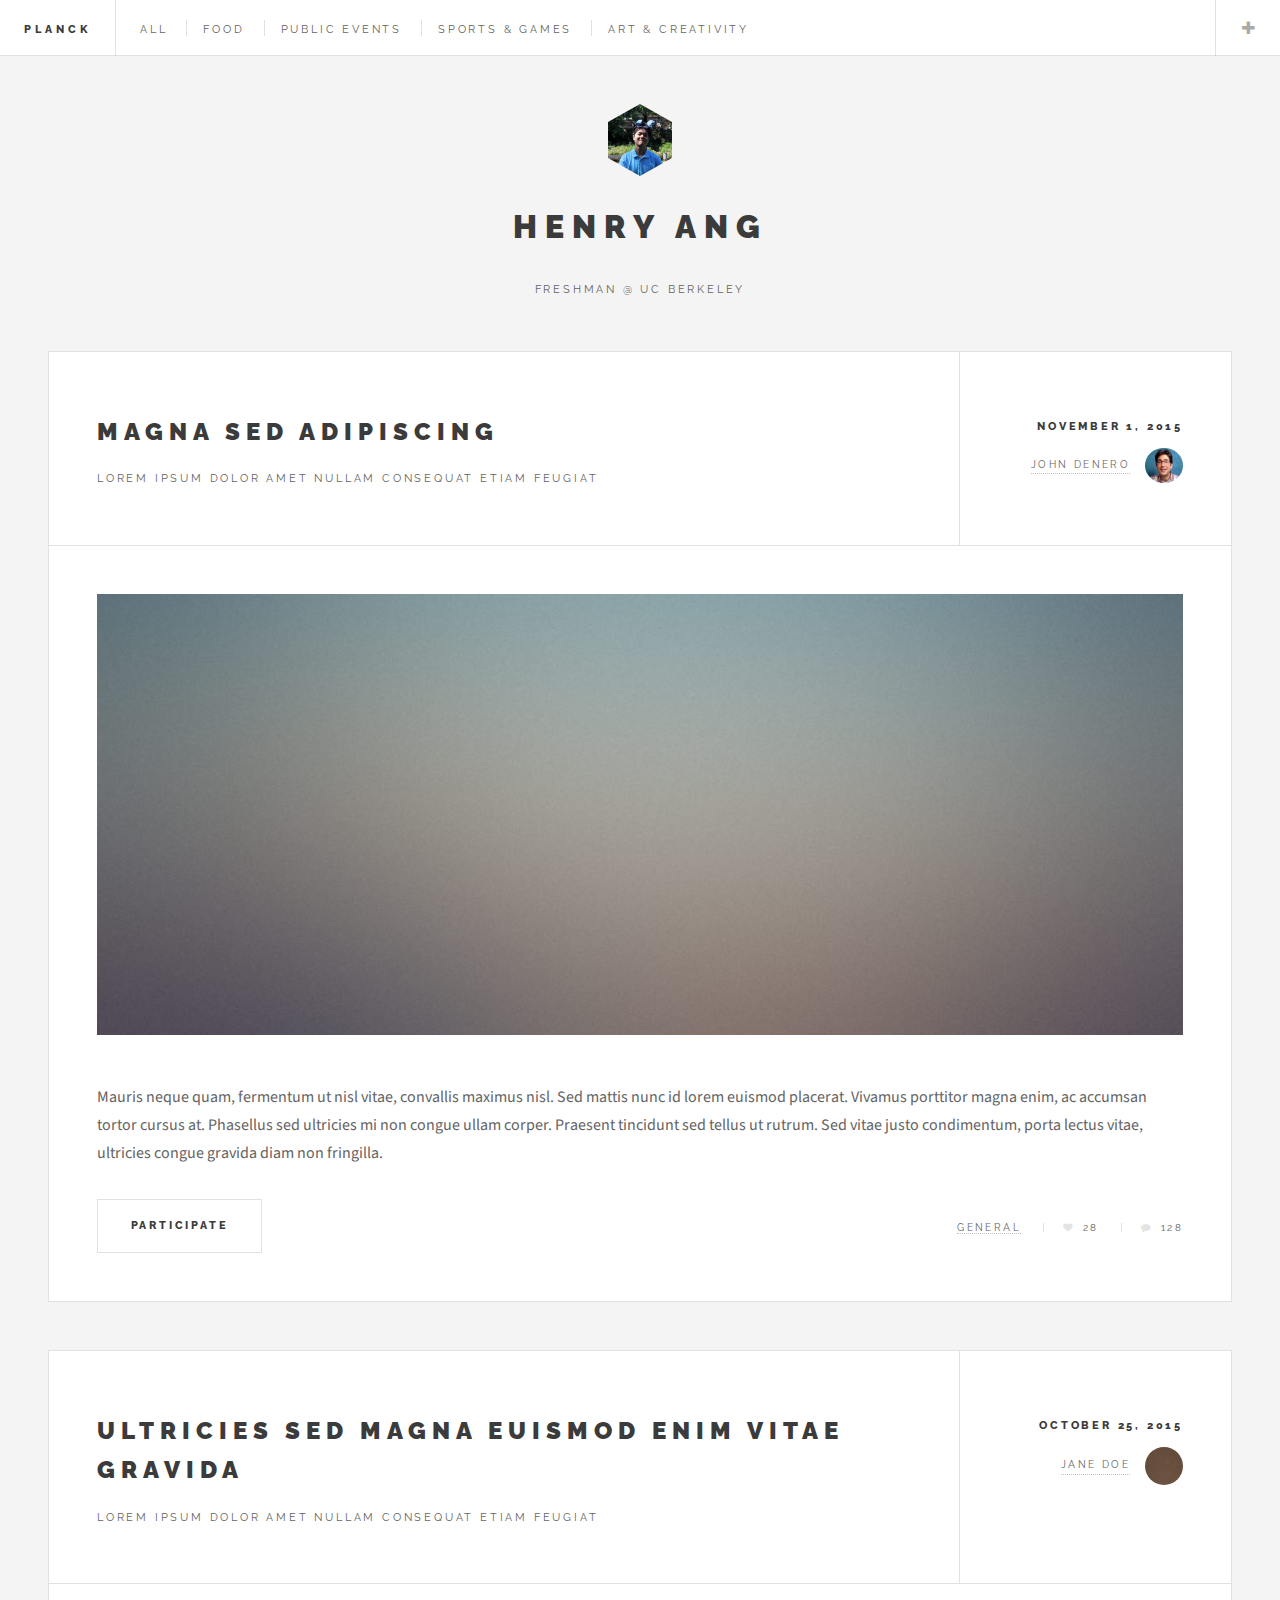
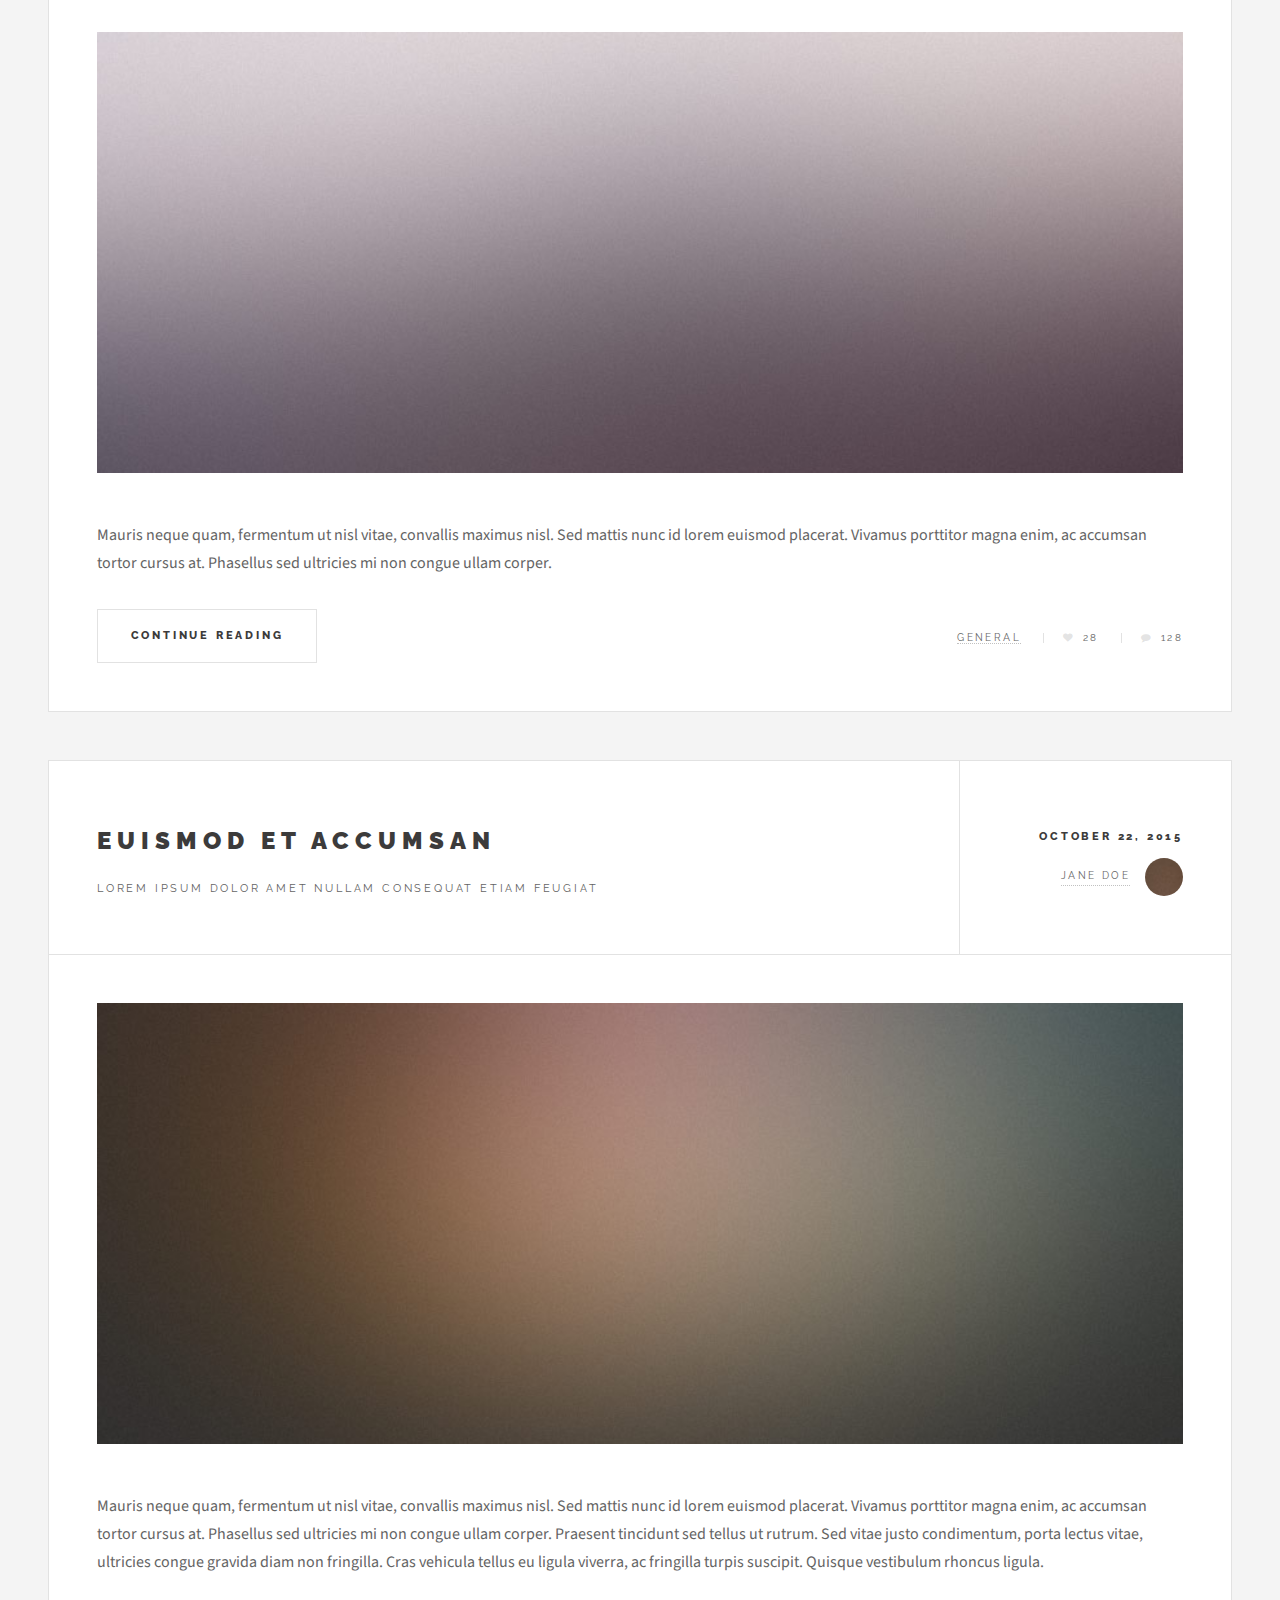
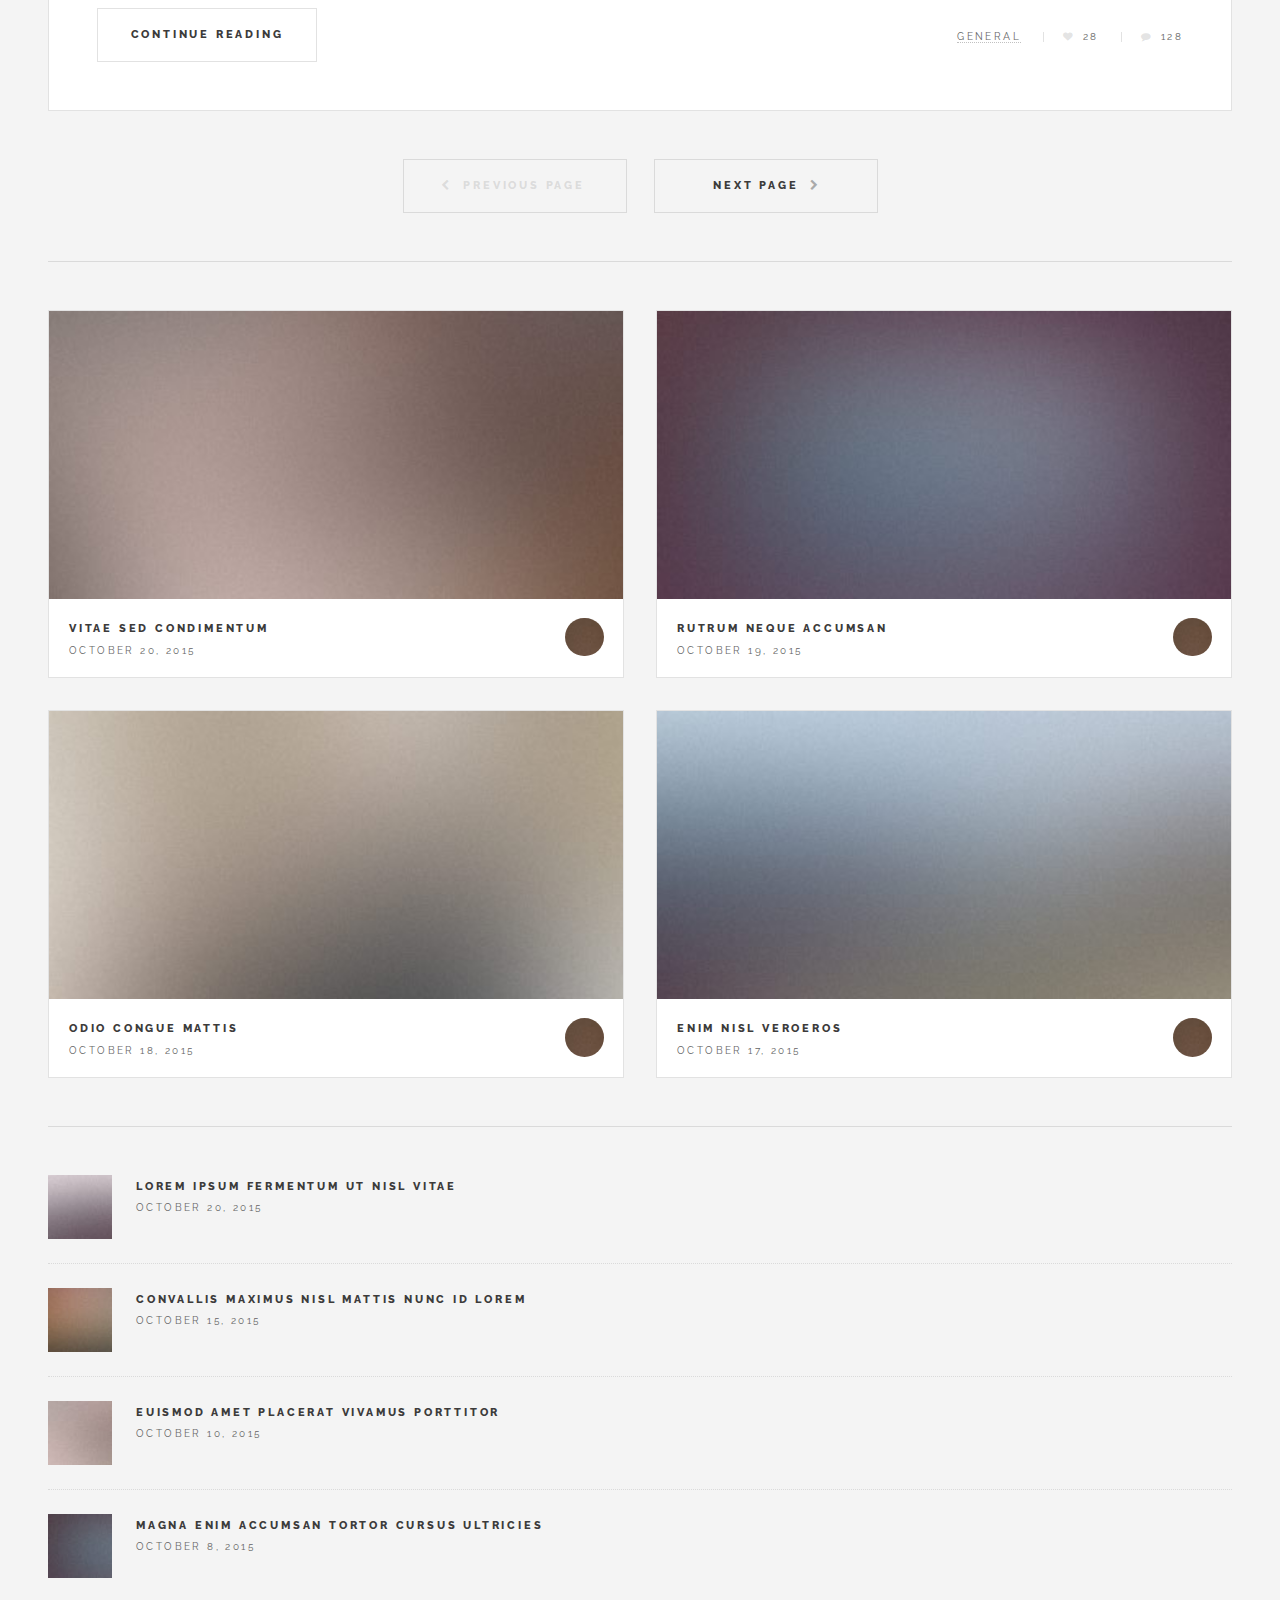
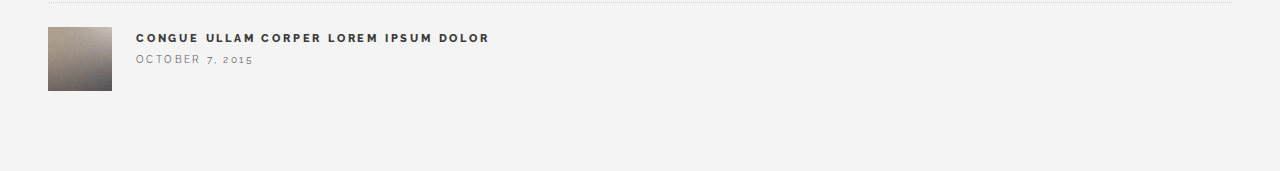
==== Template/index.html @ cdc1b215 "A LOT OF CHANGES!!!" ====
<!DOCTYPE HTML>
<!--
	Future Imperfect by HTML5 UP
	html5up.net | @ajlkn
	Free for personal and commercial use under the CCA 3.0 license (html5up.net/license)
-->
<html>
	<head>
		<title>Future Imperfect by HTML5 UP</title>
		<meta charset="utf-8" />
		<meta name="viewport" content="width=device-width, initial-scale=1" />
		<!--[if lte IE 8]><script src="assets/js/ie/html5shiv.js"></script><![endif]-->
		<link rel="stylesheet" href="assets/css/main.css" />
		<!--[if lte IE 9]><link rel="stylesheet" href="assets/css/ie9.css" /><![endif]-->
		<!--[if lte IE 8]><link rel="stylesheet" href="assets/css/ie8.css" /><![endif]-->
	</head>
	<body>

		<!-- Wrapper -->
			<div id="wrapper">

				<!-- Header -->
					<header id="header">
						<h1><a href="#">Planck</a></h1>
						<nav class="links">
							<ul>
								<li><a href="#">All</a></li>
								<li><a href="#">Food</a></li>
								<li><a href="#">Public Events</a></li>
								<li><a href="#">Sports & Games</a></li>
								<li><a href="#">Art & Creativity</a></li>
							</ul>
						</nav>
						<nav class="main">
							<ul>
								
								<li class="menu">
									<a class="fa-plus" href="#menu">Menu</a>
								</li>
							</ul>
						</nav>
					</header>

				<!-- Menu -->
					<section id="menu">

						<!-- Search -->
							<section>
								<form class="search" method="get" action="#">
									<input type="text" name="query" placeholder="Search" />
								</form>
							</section>

						<!-- Links -->
							<section>
								<ul class="links">
									<li>
										<a href="#">
											<h3>Lorem ipsum</h3>
											<p>Feugiat tempus veroeros dolor</p>
										</a>
									</li>
									<li>
										<a href="#">
											<h3>Dolor sit amet</h3>
											<p>Sed vitae justo condimentum</p>
										</a>
									</li>
									<li>
										<a href="#">
											<h3>Feugiat veroeros</h3>
											<p>Phasellus sed ultricies mi congue</p>
										</a>
									</li>
									<li>
										<a href="#">
											<h3>Etiam sed consequat</h3>
											<p>Porta lectus amet ultricies</p>
										</a>
									</li>
								</ul>
							</section>

						<!-- Actions -->
							<section>
								<ul class="actions vertical">
									<li><a href="#" class="button big fit">Log In</a></li>
								</ul>
							</section>

					</section>

				<!-- Main -->
					<div id="main">

						<!-- Post -->
							<article class="post">
								<header>
									<div class="title">
										<h2><a href="#">Magna sed adipiscing</a></h2>
										<p>Lorem ipsum dolor amet nullam consequat etiam feugiat</p>
									</div>
									<div class="meta">
										<time class="published" datetime="2015-11-01">November 1, 2015</time>
										<a href="#" class="author"><span class="name">John DeNero</span><img src="images/profile-JD.jpg" alt="" /></a>
									</div>
								</header>
								<a href="#" class="image featured"><img src="images/pic01.jpg" alt="" /></a>
								<p>Mauris neque quam, fermentum ut nisl vitae, convallis maximus nisl. Sed mattis nunc id lorem euismod placerat. Vivamus porttitor magna enim, ac accumsan tortor cursus at. Phasellus sed ultricies mi non congue ullam corper. Praesent tincidunt sed tellus ut rutrum. Sed vitae justo condimentum, porta lectus vitae, ultricies congue gravida diam non fringilla.</p>
								<footer>
									<ul class="actions">
										<li><a href="#" class="button big">Participate</a></li>
									</ul>
									<ul class="stats">
										<li><a href="#">General</a></li>
										<li><a href="#" class="icon fa-heart">28</a></li>
										<li><a href="#" class="icon fa-comment">128</a></li>
									</ul>
								</footer>
							</article>

						<!-- Post -->
							<article class="post">
								<header>
									<div class="title">
										<h2><a href="#">Ultricies sed magna euismod enim vitae gravida</a></h2>
										<p>Lorem ipsum dolor amet nullam consequat etiam feugiat</p>
									</div>
									<div class="meta">
										<time class="published" datetime="2015-10-25">October 25, 2015</time>
										<a href="#" class="author"><span class="name">Jane Doe</span><img src="images/avatar.jpg" alt="" /></a>
									</div>
								</header>
								<a href="#" class="image featured"><img src="images/pic02.jpg" alt="" /></a>
								<p>Mauris neque quam, fermentum ut nisl vitae, convallis maximus nisl. Sed mattis nunc id lorem euismod placerat. Vivamus porttitor magna enim, ac accumsan tortor cursus at. Phasellus sed ultricies mi non congue ullam corper.</p>
								<footer>
									<ul class="actions">
										<li><a href="#" class="button big">Continue Reading</a></li>
									</ul>
									<ul class="stats">
										<li><a href="#">General</a></li>
										<li><a href="#" class="icon fa-heart">28</a></li>
										<li><a href="#" class="icon fa-comment">128</a></li>
									</ul>
								</footer>
							</article>

						<!-- Post -->
							<article class="post">
								<header>
									<div class="title">
										<h2><a href="#">Euismod et accumsan</a></h2>
										<p>Lorem ipsum dolor amet nullam consequat etiam feugiat</p>
									</div>
									<div class="meta">
										<time class="published" datetime="2015-10-22">October 22, 2015</time>
										<a href="#" class="author"><span class="name">Jane Doe</span><img src="images/avatar.jpg" alt="" /></a>
									</div>
								</header>
								<a href="#" class="image featured"><img src="images/pic03.jpg" alt="" /></a>
								<p>Mauris neque quam, fermentum ut nisl vitae, convallis maximus nisl. Sed mattis nunc id lorem euismod placerat. Vivamus porttitor magna enim, ac accumsan tortor cursus at. Phasellus sed ultricies mi non congue ullam corper. Praesent tincidunt sed tellus ut rutrum. Sed vitae justo condimentum, porta lectus vitae, ultricies congue gravida diam non fringilla. Cras vehicula tellus eu ligula viverra, ac fringilla turpis suscipit. Quisque vestibulum rhoncus ligula.</p>
								<footer>
									<ul class="actions">
										<li><a href="#" class="button big">Continue Reading</a></li>
									</ul>
									<ul class="stats">
										<li><a href="#">General</a></li>
										<li><a href="#" class="icon fa-heart">28</a></li>
										<li><a href="#" class="icon fa-comment">128</a></li>
									</ul>
								</footer>
							</article>

						<!-- Post -->
						<!--
							<article class="post">
								<header>
									<div class="title">
										<h2><a href="#">Elements</a></h2>
										<p>Lorem ipsum dolor amet nullam consequat etiam feugiat</p>
									</div>
									<div class="meta">
										<time class="published" datetime="2015-10-18">October 18, 2015</time>
										<a href="#" class="author"><span class="name">Jane Doe</span><img src="images/avatar.jpg" alt="" /></a>
									</div>
								</header>

								<section>
									<h3>Text</h3>
									<p>This is <b>bold</b> and this is <strong>strong</strong>. This is <i>italic</i> and this is <em>emphasized</em>.
									This is <sup>superscript</sup> text and this is <sub>subscript</sub> text.
									This is <u>underlined</u> and this is code: <code>for (;;) { ... }</code>. Finally, <a href="#">this is a link</a>.</p>
									<hr />
									<p>Nunc lacinia ante nunc ac lobortis. Interdum adipiscing gravida odio porttitor sem non mi integer non faucibus ornare mi ut ante amet placerat aliquet. Volutpat eu sed ante lacinia sapien lorem accumsan varius montes viverra nibh in adipiscing blandit tempus accumsan.</p>
									<hr />
									<h2>Heading Level 2</h2>
									<h3>Heading Level 3</h3>
									<h4>Heading Level 4</h4>
									<hr />
									<h4>Blockquote</h4>
									<blockquote>Fringilla nisl. Donec accumsan interdum nisi, quis tincidunt felis sagittis eget tempus euismod. Vestibulum ante ipsum primis in faucibus vestibulum. Blandit adipiscing eu felis iaculis volutpat ac adipiscing accumsan faucibus. Vestibulum ante ipsum primis in faucibus lorem ipsum dolor sit amet nullam adipiscing eu felis.</blockquote>
									<h4>Preformatted</h4>
									<pre><code>i = 0;

while (!deck.isInOrder()) {
  print 'Iteration ' + i;
  deck.shuffle();
  i++;
}

print 'It took ' + i + ' iterations to sort the deck.';</code></pre>
								</section>

								<section>
									<h3>Lists</h3>
									<div class="row">
										<div class="6u 12u$(medium)">
											<h4>Unordered</h4>
											<ul>
												<li>Dolor pulvinar etiam.</li>
												<li>Sagittis adipiscing.</li>
												<li>Felis enim feugiat.</li>
											</ul>
											<h4>Alternate</h4>
											<ul class="alt">
												<li>Dolor pulvinar etiam.</li>
												<li>Sagittis adipiscing.</li>
												<li>Felis enim feugiat.</li>
											</ul>
										</div>
										<div class="6u$ 12u$(medium)">
											<h4>Ordered</h4>
											<ol>
												<li>Dolor pulvinar etiam.</li>
												<li>Etiam vel felis viverra.</li>
												<li>Felis enim feugiat.</li>
												<li>Dolor pulvinar etiam.</li>
												<li>Etiam vel felis lorem.</li>
												<li>Felis enim et feugiat.</li>
											</ol>
											<h4>Icons</h4>
											<ul class="icons">
												<li><a href="#" class="icon fa-twitter"><span class="label">Twitter</span></a></li>
												<li><a href="#" class="icon fa-facebook"><span class="label">Facebook</span></a></li>
												<li><a href="#" class="icon fa-instagram"><span class="label">Instagram</span></a></li>
												<li><a href="#" class="icon fa-github"><span class="label">Github</span></a></li>
											</ul>
										</div>
									</div>
									<h3>Actions</h3>
									<div class="row">
										<div class="6u 12u$(medium)">
											<ul class="actions">
												<li><a href="#" class="button">Default</a></li>
												<li><a href="#" class="button">Default</a></li>
												<li><a href="#" class="button">Default</a></li>
											</ul>
											<ul class="actions small">
												<li><a href="#" class="button small">Small</a></li>
												<li><a href="#" class="button small">Small</a></li>
												<li><a href="#" class="button small">Small</a></li>
											</ul>
											<ul class="actions vertical">
												<li><a href="#" class="button">Default</a></li>
												<li><a href="#" class="button">Default</a></li>
												<li><a href="#" class="button">Default</a></li>
											</ul>
											<ul class="actions vertical small">
												<li><a href="#" class="button small">Small</a></li>
												<li><a href="#" class="button small">Small</a></li>
												<li><a href="#" class="button small">Small</a></li>
											</ul>
										</div>
										<div class="6u 12u$(medium)">
											<ul class="actions vertical">
												<li><a href="#" class="button fit">Default</a></li>
												<li><a href="#" class="button fit">Default</a></li>
											</ul>
											<ul class="actions vertical small">
												<li><a href="#" class="button small fit">Small</a></li>
												<li><a href="#" class="button small fit">Small</a></li>
											</ul>
										</div>
									</div>
								</section>

								<section>
									<h3>Table</h3>
									<h4>Default</h4>
									<div class="table-wrapper">
										<table>
											<thead>
												<tr>
													<th>Name</th>
													<th>Description</th>
													<th>Price</th>
												</tr>
											</thead>
											<tbody>
												<tr>
													<td>Item One</td>
													<td>Ante turpis integer aliquet porttitor.</td>
													<td>29.99</td>
												</tr>
												<tr>
													<td>Item Two</td>
													<td>Vis ac commodo adipiscing arcu aliquet.</td>
													<td>19.99</td>
												</tr>
												<tr>
													<td>Item Three</td>
													<td> Morbi faucibus arcu accumsan lorem.</td>
													<td>29.99</td>
												</tr>
												<tr>
													<td>Item Four</td>
													<td>Vitae integer tempus condimentum.</td>
													<td>19.99</td>
												</tr>
												<tr>
													<td>Item Five</td>
													<td>Ante turpis integer aliquet porttitor.</td>
													<td>29.99</td>
												</tr>
											</tbody>
											<tfoot>
												<tr>
													<td colspan="2"></td>
													<td>100.00</td>
												</tr>
											</tfoot>
										</table>
									</div>

									<h4>Alternate</h4>
									<div class="table-wrapper">
										<table class="alt">
											<thead>
												<tr>
													<th>Name</th>
													<th>Description</th>
													<th>Price</th>
												</tr>
											</thead>
											<tbody>
												<tr>
													<td>Item One</td>
													<td>Ante turpis integer aliquet porttitor.</td>
													<td>29.99</td>
												</tr>
												<tr>
													<td>Item Two</td>
													<td>Vis ac commodo adipiscing arcu aliquet.</td>
													<td>19.99</td>
												</tr>
												<tr>
													<td>Item Three</td>
													<td> Morbi faucibus arcu accumsan lorem.</td>
													<td>29.99</td>
												</tr>
												<tr>
													<td>Item Four</td>
													<td>Vitae integer tempus condimentum.</td>
													<td>19.99</td>
												</tr>
												<tr>
													<td>Item Five</td>
													<td>Ante turpis integer aliquet porttitor.</td>
													<td>29.99</td>
												</tr>
											</tbody>
											<tfoot>
												<tr>
													<td colspan="2"></td>
													<td>100.00</td>
												</tr>
											</tfoot>
										</table>
									</div>
								</section>

								<section>
									<h3>Buttons</h3>
									<ul class="actions">
										<li><a href="#" class="button big">Big</a></li>
										<li><a href="#" class="button">Default</a></li>
										<li><a href="#" class="button small">Small</a></li>
									</ul>
									<ul class="actions fit">
										<li><a href="#" class="button fit">Fit</a></li>
										<li><a href="#" class="button fit">Fit</a></li>
										<li><a href="#" class="button fit">Fit</a></li>
									</ul>
									<ul class="actions fit small">
										<li><a href="#" class="button fit small">Fit + Small</a></li>
										<li><a href="#" class="button fit small">Fit + Small</a></li>
										<li><a href="#" class="button fit small">Fit + Small</a></li>
									</ul>
									<ul class="actions">
										<li><a href="#" class="button icon fa-download">Icon</a></li>
										<li><a href="#" class="button icon fa-upload">Icon</a></li>
										<li><a href="#" class="button icon fa-save">Icon</a></li>
									</ul>
									<ul class="actions">
										<li><span class="button disabled">Disabled</span></li>
										<li><span class="button disabled icon fa-download">Disabled</span></li>
									</ul>
								</section>

								<section>
									<h3>Form</h3>
									<form method="post" action="#">
										<div class="row uniform">
											<div class="6u 12u$(xsmall)">
												<input type="text" name="demo-name" id="demo-name" value="" placeholder="Name" />
											</div>
											<div class="6u$ 12u$(xsmall)">
												<input type="email" name="demo-email" id="demo-email" value="" placeholder="Email" />
											</div>
											<div class="12u$">
												<div class="select-wrapper">
													<select name="demo-category" id="demo-category">
														<option value="">- Category -</option>
														<option value="1">Manufacturing</option>
														<option value="1">Shipping</option>
														<option value="1">Administration</option>
														<option value="1">Human Resources</option>
													</select>
												</div>
											</div>
											<div class="4u 12u$(small)">
												<input type="radio" id="demo-priority-low" name="demo-priority" checked>
												<label for="demo-priority-low">Low</label>
											</div>
											<div class="4u 12u$(small)">
												<input type="radio" id="demo-priority-normal" name="demo-priority">
												<label for="demo-priority-normal">Normal</label>
											</div>
											<div class="4u$ 12u$(small)">
												<input type="radio" id="demo-priority-high" name="demo-priority">
												<label for="demo-priority-high">High</label>
											</div>
											<div class="6u 12u$(small)">
												<input type="checkbox" id="demo-copy" name="demo-copy">
												<label for="demo-copy">Email me a copy</label>
											</div>
											<div class="6u$ 12u$(small)">
												<input type="checkbox" id="demo-human" name="demo-human" checked>
												<label for="demo-human">Not a robot</label>
											</div>
											<div class="12u$">
												<textarea name="demo-message" id="demo-message" placeholder="Enter your message" rows="6"></textarea>
											</div>
											<div class="12u$">
												<ul class="actions">
													<li><input type="submit" value="Send Message" /></li>
													<li><input type="reset" value="Reset" /></li>
												</ul>
											</div>
										</div>
									</form>
								</section>

								<section>
									<h3>Image</h3>
									<h4>Fit</h4>
									<div class="box alt">
										<div class="row uniform">
											<div class="12u$"><span class="image fit"><img src="images/pic02.jpg" alt="" /></span></div>
											<div class="4u"><span class="image fit"><img src="images/pic04.jpg" alt="" /></span></div>
											<div class="4u"><span class="image fit"><img src="images/pic05.jpg" alt="" /></span></div>
											<div class="4u$"><span class="image fit"><img src="images/pic06.jpg" alt="" /></span></div>
											<div class="4u"><span class="image fit"><img src="images/pic06.jpg" alt="" /></span></div>
											<div class="4u"><span class="image fit"><img src="images/pic04.jpg" alt="" /></span></div>
											<div class="4u$"><span class="image fit"><img src="images/pic05.jpg" alt="" /></span></div>
											<div class="4u"><span class="image fit"><img src="images/pic05.jpg" alt="" /></span></div>
											<div class="4u"><span class="image fit"><img src="images/pic06.jpg" alt="" /></span></div>
											<div class="4u$"><span class="image fit"><img src="images/pic04.jpg" alt="" /></span></div>
										</div>
									</div>
									<h4>Left &amp; Right</h4>
									<p><span class="image left"><img src="images/pic07.jpg" alt="" /></span>Fringilla nisl. Donec accumsan interdum nisi, quis tincidunt felis sagittis eget. tempus euismod. Vestibulum ante ipsum primis in faucibus vestibulum. Blandit adipiscing eu felis iaculis volutpat ac adipiscing accumsan eu faucibus. Integer ac pellentesque praesent tincidunt felis sagittis eget. tempus euismod. Vestibulum ante ipsum primis in faucibus vestibulum. Blandit adipiscing eu felis iaculis volutpat ac adipiscing accumsan eu faucibus. Integer ac pellentesque praesent. Donec accumsan interdum nisi, quis tincidunt felis sagittis eget. tempus euismod. Vestibulum ante ipsum primis in faucibus vestibulum. Blandit adipiscing eu felis iaculis volutpat ac adipiscing accumsan eu faucibus. Integer ac pellentesque praesent tincidunt felis sagittis eget. tempus euismod. Vestibulum ante ipsum primis in faucibus vestibulum. Blandit adipiscing eu felis iaculis volutpat ac adipiscing accumsan eu faucibus. Integer ac pellentesque praesent. Blandit adipiscing eu felis iaculis volutpat ac adipiscing accumsan eu faucibus. Integer ac pellentesque praesent tincidunt felis sagittis eget. tempus euismod. Vestibulum ante ipsum primis in faucibus vestibulum. Blandit adipiscing eu felis iaculis volutpat ac adipiscing accumsan eu faucibus. Integer ac pellentesque praesent.</p>
									<p><span class="image right"><img src="images/pic04.jpg" alt="" /></span>Fringilla nisl. Donec accumsan interdum nisi, quis tincidunt felis sagittis eget. tempus euismod. Vestibulum ante ipsum primis in faucibus vestibulum. Blandit adipiscing eu felis iaculis volutpat ac adipiscing accumsan eu faucibus. Integer ac pellentesque praesent tincidunt felis sagittis eget. tempus euismod. Vestibulum ante ipsum primis in faucibus vestibulum. Blandit adipiscing eu felis iaculis volutpat ac adipiscing accumsan eu faucibus. Integer ac pellentesque praesent. Donec accumsan interdum nisi, quis tincidunt felis sagittis eget. tempus euismod. Vestibulum ante ipsum primis in faucibus vestibulum. Blandit adipiscing eu felis iaculis volutpat ac adipiscing accumsan eu faucibus. Integer ac pellentesque praesent tincidunt felis sagittis eget. tempus euismod. Vestibulum ante ipsum primis in faucibus vestibulum. Blandit adipiscing eu felis iaculis volutpat ac adipiscing accumsan eu faucibus. Integer ac pellentesque praesent. Blandit adipiscing eu felis iaculis volutpat ac adipiscing accumsan eu faucibus. Integer ac pellentesque praesent tincidunt felis sagittis eget. tempus euismod. Vestibulum ante ipsum primis in faucibus vestibulum. Blandit adipiscing eu felis iaculis volutpat ac adipiscing accumsan eu faucibus. Integer ac pellentesque praesent.</p>
								</section>

							</article>
						-->

						<!-- Pagination -->
							<ul class="actions pagination">
								<li><a href="" class="disabled button big previous">Previous Page</a></li>
								<li><a href="#" class="button big next">Next Page</a></li>
							</ul>

					</div>

				<!-- Sidebar -->
			  <section id="sidebar">

						<!-- Intro -->
							<section id="intro">
								<a href="#" class="logo"><img src="images/profile.jpg" alt="" /></a>
								<header>
									<h2>Henry Ang</h2>
									<p>Freshman @ UC Berkeley</p>
								</header>
							</section>

						<!-- Mini Posts -->
							<section>
								<div class="mini-posts">

									<!-- Mini Post -->
										<article class="mini-post">
											<header>
												<h3><a href="#">Vitae sed condimentum</a></h3>
												<time class="published" datetime="2015-10-20">October 20, 2015</time>
												<a href="#" class="author"><img src="images/avatar.jpg" alt="" /></a>
											</header>
											<a href="#" class="image"><img src="images/pic04.jpg" alt="" /></a>
										</article>

									<!-- Mini Post -->
										<article class="mini-post">
											<header>
												<h3><a href="#">Rutrum neque accumsan</a></h3>
												<time class="published" datetime="2015-10-19">October 19, 2015</time>
												<a href="#" class="author"><img src="images/avatar.jpg" alt="" /></a>
											</header>
											<a href="#" class="image"><img src="images/pic05.jpg" alt="" /></a>
										</article>

									<!-- Mini Post -->
										<article class="mini-post">
											<header>
												<h3><a href="#">Odio congue mattis</a></h3>
												<time class="published" datetime="2015-10-18">October 18, 2015</time>
												<a href="#" class="author"><img src="images/avatar.jpg" alt="" /></a>
											</header>
											<a href="#" class="image"><img src="images/pic06.jpg" alt="" /></a>
										</article>

									<!-- Mini Post -->
										<article class="mini-post">
											<header>
												<h3><a href="#">Enim nisl veroeros</a></h3>
												<time class="published" datetime="2015-10-17">October 17, 2015</time>
												<a href="#" class="author"><img src="images/avatar.jpg" alt="" /></a>
											</header>
											<a href="#" class="image"><img src="images/pic07.jpg" alt="" /></a>
										</article>

								</div>
							</section>

						<!-- Posts List -->
							<section>
								<ul class="posts">
									<li>
										<article>
											<header>
												<h3><a href="#">Lorem ipsum fermentum ut nisl vitae</a></h3>
												<time class="published" datetime="2015-10-20">October 20, 2015</time>
											</header>
											<a href="#" class="image"><img src="images/pic08.jpg" alt="" /></a>
										</article>
									</li>
									<li>
										<article>
											<header>
												<h3><a href="#">Convallis maximus nisl mattis nunc id lorem</a></h3>
												<time class="published" datetime="2015-10-15">October 15, 2015</time>
											</header>
											<a href="#" class="image"><img src="images/pic09.jpg" alt="" /></a>
										</article>
									</li>
									<li>
										<article>
											<header>
												<h3><a href="#">Euismod amet placerat vivamus porttitor</a></h3>
												<time class="published" datetime="2015-10-10">October 10, 2015</time>
											</header>
											<a href="#" class="image"><img src="images/pic10.jpg" alt="" /></a>
										</article>
									</li>
									<li>
										<article>
											<header>
												<h3><a href="#">Magna enim accumsan tortor cursus ultricies</a></h3>
												<time class="published" datetime="2015-10-08">October 8, 2015</time>
											</header>
											<a href="#" class="image"><img src="images/pic11.jpg" alt="" /></a>
										</article>
									</li>
									<li>
										<article>
											<header>
												<h3><a href="#">Congue ullam corper lorem ipsum dolor</a></h3>
												<time class="published" datetime="2015-10-06">October 7, 2015</time>
											</header>
											<a href="#" class="image"><img src="images/pic12.jpg" alt="" /></a>
										</article>
									</li>
								</ul>
							</section>

						<!-- About -->
				  <!-- Footer -->
					</section>

			</div>

		<!-- Scripts -->
			<script src="assets/js/jquery.min.js"></script>
			<script src="assets/js/skel.min.js"></script>
			<script src="assets/js/util.js"></script>
			<!--[if lte IE 8]><script src="assets/js/ie/respond.min.js"></script><![endif]-->
			<script src="assets/js/main.js"></script>

	</body>
</html>
---- Template/assets/css/main.css ----
@import url(font-awesome.min.css);
@import url("https://fonts.googleapis.com/css?family=Source+Sans+Pro:400,700|Raleway:400,800,900");

/*
	Future Imperfect by HTML5 UP
	html5up.net | @ajlkn
	Free for personal and commercial use under the CCA 3.0 license (html5up.net/license)
*/

/* Reset */

	html, body, div, span, applet, object, iframe, h1, h2, h3, h4, h5, h6, p, blockquote, pre, a, abbr, acronym, address, big, cite, code, del, dfn, em, img, ins, kbd, q, s, samp, small, strike, strong, sub, sup, tt, var, b, u, i, center, dl, dt, dd, ol, ul, li, fieldset, form, label, legend, table, caption, tbody, tfoot, thead, tr, th, td, article, aside, canvas, details, embed, figure, figcaption, footer, header, hgroup, menu, nav, output, ruby, section, summary, time, mark, audio, video {
		margin: 0;
		padding: 0;
		border: 0;
		font-size: 100%;
		font: inherit;
		vertical-align: baseline;
	}

	article, aside, details, figcaption, figure, footer, header, hgroup, menu, nav, section {
		display: block;
	}

	body {
		line-height: 1;
	}

	ol, ul {
		list-style: none;
	}

	blockquote, q {
		quotes: none;
	}

	blockquote:before, blockquote:after, q:before, q:after {
		content: '';
		content: none;
	}

	table {
		border-collapse: collapse;
		border-spacing: 0;
	}

	body {
		-webkit-text-size-adjust: none;
	}

/* Box Model */

	*, *:before, *:after {
		-moz-box-sizing: border-box;
		-webkit-box-sizing: border-box;
		box-sizing: border-box;
	}

/* Grid */

	.row {
		border-bottom: solid 1px transparent;
		-moz-box-sizing: border-box;
		-webkit-box-sizing: border-box;
		box-sizing: border-box;
	}

	.row > * {
		float: left;
		-moz-box-sizing: border-box;
		-webkit-box-sizing: border-box;
		box-sizing: border-box;
	}

	.row:after, .row:before {
		content: '';
		display: block;
		clear: both;
		height: 0;
	}

	.row.uniform > * > :first-child {
		margin-top: 0;
	}

	.row.uniform > * > :last-child {
		margin-bottom: 0;
	}

	.row.\30 \25 > * {
		padding: 0 0 0 0em;
	}

	.row.\30 \25 {
		margin: 0 0 -1px 0em;
	}

	.row.uniform.\30 \25 > * {
		padding: 0em 0 0 0em;
	}

	.row.uniform.\30 \25 {
		margin: 0em 0 -1px 0em;
	}

	.row > * {
		padding: 0 0 0 1em;
	}

	.row {
		margin: 0 0 -1px -1em;
	}

	.row.uniform > * {
		padding: 1em 0 0 1em;
	}

	.row.uniform {
		margin: -1em 0 -1px -1em;
	}

	.row.\32 00\25 > * {
		padding: 0 0 0 2em;
	}

	.row.\32 00\25 {
		margin: 0 0 -1px -2em;
	}

	.row.uniform.\32 00\25 > * {
		padding: 2em 0 0 2em;
	}

	.row.uniform.\32 00\25 {
		margin: -2em 0 -1px -2em;
	}

	.row.\31 50\25 > * {
		padding: 0 0 0 1.5em;
	}

	.row.\31 50\25 {
		margin: 0 0 -1px -1.5em;
	}

	.row.uniform.\31 50\25 > * {
		padding: 1.5em 0 0 1.5em;
	}

	.row.uniform.\31 50\25 {
		margin: -1.5em 0 -1px -1.5em;
	}

	.row.\35 0\25 > * {
		padding: 0 0 0 0.5em;
	}

	.row.\35 0\25 {
		margin: 0 0 -1px -0.5em;
	}

	.row.uniform.\35 0\25 > * {
		padding: 0.5em 0 0 0.5em;
	}

	.row.uniform.\35 0\25 {
		margin: -0.5em 0 -1px -0.5em;
	}

	.row.\32 5\25 > * {
		padding: 0 0 0 0.25em;
	}

	.row.\32 5\25 {
		margin: 0 0 -1px -0.25em;
	}

	.row.uniform.\32 5\25 > * {
		padding: 0.25em 0 0 0.25em;
	}

	.row.uniform.\32 5\25 {
		margin: -0.25em 0 -1px -0.25em;
	}

	.\31 2u, .\31 2u\24 {
		width: 100%;
		clear: none;
		margin-left: 0;
	}

	.\31 1u, .\31 1u\24 {
		width: 91.6666666667%;
		clear: none;
		margin-left: 0;
	}

	.\31 0u, .\31 0u\24 {
		width: 83.3333333333%;
		clear: none;
		margin-left: 0;
	}

	.\39 u, .\39 u\24 {
		width: 75%;
		clear: none;
		margin-left: 0;
	}

	.\38 u, .\38 u\24 {
		width: 66.6666666667%;
		clear: none;
		margin-left: 0;
	}

	.\37 u, .\37 u\24 {
		width: 58.3333333333%;
		clear: none;
		margin-left: 0;
	}

	.\36 u, .\36 u\24 {
		width: 50%;
		clear: none;
		margin-left: 0;
	}

	.\35 u, .\35 u\24 {
		width: 41.6666666667%;
		clear: none;
		margin-left: 0;
	}

	.\34 u, .\34 u\24 {
		width: 33.3333333333%;
		clear: none;
		margin-left: 0;
	}

	.\33 u, .\33 u\24 {
		width: 25%;
		clear: none;
		margin-left: 0;
	}

	.\32 u, .\32 u\24 {
		width: 16.6666666667%;
		clear: none;
		margin-left: 0;
	}

	.\31 u, .\31 u\24 {
		width: 8.3333333333%;
		clear: none;
		margin-left: 0;
	}

	.\31 2u\24 + *,
	.\31 1u\24 + *,
	.\31 0u\24 + *,
	.\39 u\24 + *,
	.\38 u\24 + *,
	.\37 u\24 + *,
	.\36 u\24 + *,
	.\35 u\24 + *,
	.\34 u\24 + *,
	.\33 u\24 + *,
	.\32 u\24 + *,
	.\31 u\24 + * {
		clear: left;
	}

	.\-11u {
		margin-left: 91.66667%;
	}

	.\-10u {
		margin-left: 83.33333%;
	}

	.\-9u {
		margin-left: 75%;
	}

	.\-8u {
		margin-left: 66.66667%;
	}

	.\-7u {
		margin-left: 58.33333%;
	}

	.\-6u {
		margin-left: 50%;
	}

	.\-5u {
		margin-left: 41.66667%;
	}

	.\-4u {
		margin-left: 33.33333%;
	}

	.\-3u {
		margin-left: 25%;
	}

	.\-2u {
		margin-left: 16.66667%;
	}

	.\-1u {
		margin-left: 8.33333%;
	}

	@media screen and (max-width: 1680px) {

		.row > * {
			padding: 0 0 0 1em;
		}

		.row {
			margin: 0 0 -1px -1em;
		}

		.row.uniform > * {
			padding: 1em 0 0 1em;
		}

		.row.uniform {
			margin: -1em 0 -1px -1em;
		}

		.row.\32 00\25 > * {
			padding: 0 0 0 2em;
		}

		.row.\32 00\25 {
			margin: 0 0 -1px -2em;
		}

		.row.uniform.\32 00\25 > * {
			padding: 2em 0 0 2em;
		}

		.row.uniform.\32 00\25 {
			margin: -2em 0 -1px -2em;
		}

		.row.\31 50\25 > * {
			padding: 0 0 0 1.5em;
		}

		.row.\31 50\25 {
			margin: 0 0 -1px -1.5em;
		}

		.row.uniform.\31 50\25 > * {
			padding: 1.5em 0 0 1.5em;
		}

		.row.uniform.\31 50\25 {
			margin: -1.5em 0 -1px -1.5em;
		}

		.row.\35 0\25 > * {
			padding: 0 0 0 0.5em;
		}

		.row.\35 0\25 {
			margin: 0 0 -1px -0.5em;
		}

		.row.uniform.\35 0\25 > * {
			padding: 0.5em 0 0 0.5em;
		}

		.row.uniform.\35 0\25 {
			margin: -0.5em 0 -1px -0.5em;
		}

		.row.\32 5\25 > * {
			padding: 0 0 0 0.25em;
		}

		.row.\32 5\25 {
			margin: 0 0 -1px -0.25em;
		}

		.row.uniform.\32 5\25 > * {
			padding: 0.25em 0 0 0.25em;
		}

		.row.uniform.\32 5\25 {
			margin: -0.25em 0 -1px -0.25em;
		}

		.\31 2u\28xlarge\29, .\31 2u\24\28xlarge\29 {
			width: 100%;
			clear: none;
			margin-left: 0;
		}

		.\31 1u\28xlarge\29, .\31 1u\24\28xlarge\29 {
			width: 91.6666666667%;
			clear: none;
			margin-left: 0;
		}

		.\31 0u\28xlarge\29, .\31 0u\24\28xlarge\29 {
			width: 83.3333333333%;
			clear: none;
			margin-left: 0;
		}

		.\39 u\28xlarge\29, .\39 u\24\28xlarge\29 {
			width: 75%;
			clear: none;
			margin-left: 0;
		}

		.\38 u\28xlarge\29, .\38 u\24\28xlarge\29 {
			width: 66.6666666667%;
			clear: none;
			margin-left: 0;
		}

		.\37 u\28xlarge\29, .\37 u\24\28xlarge\29 {
			width: 58.3333333333%;
			clear: none;
			margin-left: 0;
		}

		.\36 u\28xlarge\29, .\36 u\24\28xlarge\29 {
			width: 50%;
			clear: none;
			margin-left: 0;
		}

		.\35 u\28xlarge\29, .\35 u\24\28xlarge\29 {
			width: 41.6666666667%;
			clear: none;
			margin-left: 0;
		}

		.\34 u\28xlarge\29, .\34 u\24\28xlarge\29 {
			width: 33.3333333333%;
			clear: none;
			margin-left: 0;
		}

		.\33 u\28xlarge\29, .\33 u\24\28xlarge\29 {
			width: 25%;
			clear: none;
			margin-left: 0;
		}

		.\32 u\28xlarge\29, .\32 u\24\28xlarge\29 {
			width: 16.6666666667%;
			clear: none;
			margin-left: 0;
		}

		.\31 u\28xlarge\29, .\31 u\24\28xlarge\29 {
			width: 8.3333333333%;
			clear: none;
			margin-left: 0;
		}

		.\31 2u\24\28xlarge\29 + *,
		.\31 1u\24\28xlarge\29 + *,
		.\31 0u\24\28xlarge\29 + *,
		.\39 u\24\28xlarge\29 + *,
		.\38 u\24\28xlarge\29 + *,
		.\37 u\24\28xlarge\29 + *,
		.\36 u\24\28xlarge\29 + *,
		.\35 u\24\28xlarge\29 + *,
		.\34 u\24\28xlarge\29 + *,
		.\33 u\24\28xlarge\29 + *,
		.\32 u\24\28xlarge\29 + *,
		.\31 u\24\28xlarge\29 + * {
			clear: left;
		}

		.\-11u\28xlarge\29 {
			margin-left: 91.66667%;
		}

		.\-10u\28xlarge\29 {
			margin-left: 83.33333%;
		}

		.\-9u\28xlarge\29 {
			margin-left: 75%;
		}

		.\-8u\28xlarge\29 {
			margin-left: 66.66667%;
		}

		.\-7u\28xlarge\29 {
			margin-left: 58.33333%;
		}

		.\-6u\28xlarge\29 {
			margin-left: 50%;
		}

		.\-5u\28xlarge\29 {
			margin-left: 41.66667%;
		}

		.\-4u\28xlarge\29 {
			margin-left: 33.33333%;
		}

		.\-3u\28xlarge\29 {
			margin-left: 25%;
		}

		.\-2u\28xlarge\29 {
			margin-left: 16.66667%;
		}

		.\-1u\28xlarge\29 {
			margin-left: 8.33333%;
		}

	}

	@media screen and (max-width: 1280px) {

		.row > * {
			padding: 0 0 0 1em;
		}

		.row {
			margin: 0 0 -1px -1em;
		}

		.row.uniform > * {
			padding: 1em 0 0 1em;
		}

		.row.uniform {
			margin: -1em 0 -1px -1em;
		}

		.row.\32 00\25 > * {
			padding: 0 0 0 2em;
		}

		.row.\32 00\25 {
			margin: 0 0 -1px -2em;
		}

		.row.uniform.\32 00\25 > * {
			padding: 2em 0 0 2em;
		}

		.row.uniform.\32 00\25 {
			margin: -2em 0 -1px -2em;
		}

		.row.\31 50\25 > * {
			padding: 0 0 0 1.5em;
		}

		.row.\31 50\25 {
			margin: 0 0 -1px -1.5em;
		}

		.row.uniform.\31 50\25 > * {
			padding: 1.5em 0 0 1.5em;
		}

		.row.uniform.\31 50\25 {
			margin: -1.5em 0 -1px -1.5em;
		}

		.row.\35 0\25 > * {
			padding: 0 0 0 0.5em;
		}

		.row.\35 0\25 {
			margin: 0 0 -1px -0.5em;
		}

		.row.uniform.\35 0\25 > * {
			padding: 0.5em 0 0 0.5em;
		}

		.row.uniform.\35 0\25 {
			margin: -0.5em 0 -1px -0.5em;
		}

		.row.\32 5\25 > * {
			padding: 0 0 0 0.25em;
		}

		.row.\32 5\25 {
			margin: 0 0 -1px -0.25em;
		}

		.row.uniform.\32 5\25 > * {
			padding: 0.25em 0 0 0.25em;
		}

		.row.uniform.\32 5\25 {
			margin: -0.25em 0 -1px -0.25em;
		}

		.\31 2u\28large\29, .\31 2u\24\28large\29 {
			width: 100%;
			clear: none;
			margin-left: 0;
		}

		.\31 1u\28large\29, .\31 1u\24\28large\29 {
			width: 91.6666666667%;
			clear: none;
			margin-left: 0;
		}

		.\31 0u\28large\29, .\31 0u\24\28large\29 {
			width: 83.3333333333%;
			clear: none;
			margin-left: 0;
		}

		.\39 u\28large\29, .\39 u\24\28large\29 {
			width: 75%;
			clear: none;
			margin-left: 0;
		}

		.\38 u\28large\29, .\38 u\24\28large\29 {
			width: 66.6666666667%;
			clear: none;
			margin-left: 0;
		}

		.\37 u\28large\29, .\37 u\24\28large\29 {
			width: 58.3333333333%;
			clear: none;
			margin-left: 0;
		}

		.\36 u\28large\29, .\36 u\24\28large\29 {
			width: 50%;
			clear: none;
			margin-left: 0;
		}

		.\35 u\28large\29, .\35 u\24\28large\29 {
			width: 41.6666666667%;
			clear: none;
			margin-left: 0;
		}

		.\34 u\28large\29, .\34 u\24\28large\29 {
			width: 33.3333333333%;
			clear: none;
			margin-left: 0;
		}

		.\33 u\28large\29, .\33 u\24\28large\29 {
			width: 25%;
			clear: none;
			margin-left: 0;
		}

		.\32 u\28large\29, .\32 u\24\28large\29 {
			width: 16.6666666667%;
			clear: none;
			margin-left: 0;
		}

		.\31 u\28large\29, .\31 u\24\28large\29 {
			width: 8.3333333333%;
			clear: none;
			margin-left: 0;
		}

		.\31 2u\24\28large\29 + *,
		.\31 1u\24\28large\29 + *,
		.\31 0u\24\28large\29 + *,
		.\39 u\24\28large\29 + *,
		.\38 u\24\28large\29 + *,
		.\37 u\24\28large\29 + *,
		.\36 u\24\28large\29 + *,
		.\35 u\24\28large\29 + *,
		.\34 u\24\28large\29 + *,
		.\33 u\24\28large\29 + *,
		.\32 u\24\28large\29 + *,
		.\31 u\24\28large\29 + * {
			clear: left;
		}

		.\-11u\28large\29 {
			margin-left: 91.66667%;
		}

		.\-10u\28large\29 {
			margin-left: 83.33333%;
		}

		.\-9u\28large\29 {
			margin-left: 75%;
		}

		.\-8u\28large\29 {
			margin-left: 66.66667%;
		}

		.\-7u\28large\29 {
			margin-left: 58.33333%;
		}

		.\-6u\28large\29 {
			margin-left: 50%;
		}

		.\-5u\28large\29 {
			margin-left: 41.66667%;
		}

		.\-4u\28large\29 {
			margin-left: 33.33333%;
		}

		.\-3u\28large\29 {
			margin-left: 25%;
		}

		.\-2u\28large\29 {
			margin-left: 16.66667%;
		}

		.\-1u\28large\29 {
			margin-left: 8.33333%;
		}

	}

	@media screen and (max-width: 980px) {

		.row > * {
			padding: 0 0 0 1em;
		}

		.row {
			margin: 0 0 -1px -1em;
		}

		.row.uniform > * {
			padding: 1em 0 0 1em;
		}

		.row.uniform {
			margin: -1em 0 -1px -1em;
		}

		.row.\32 00\25 > * {
			padding: 0 0 0 2em;
		}

		.row.\32 00\25 {
			margin: 0 0 -1px -2em;
		}

		.row.uniform.\32 00\25 > * {
			padding: 2em 0 0 2em;
		}

		.row.uniform.\32 00\25 {
			margin: -2em 0 -1px -2em;
		}

		.row.\31 50\25 > * {
			padding: 0 0 0 1.5em;
		}

		.row.\31 50\25 {
			margin: 0 0 -1px -1.5em;
		}

		.row.uniform.\31 50\25 > * {
			padding: 1.5em 0 0 1.5em;
		}

		.row.uniform.\31 50\25 {
			margin: -1.5em 0 -1px -1.5em;
		}

		.row.\35 0\25 > * {
			padding: 0 0 0 0.5em;
		}

		.row.\35 0\25 {
			margin: 0 0 -1px -0.5em;
		}

		.row.uniform.\35 0\25 > * {
			padding: 0.5em 0 0 0.5em;
		}

		.row.uniform.\35 0\25 {
			margin: -0.5em 0 -1px -0.5em;
		}

		.row.\32 5\25 > * {
			padding: 0 0 0 0.25em;
		}

		.row.\32 5\25 {
			margin: 0 0 -1px -0.25em;
		}

		.row.uniform.\32 5\25 > * {
			padding: 0.25em 0 0 0.25em;
		}

		.row.uniform.\32 5\25 {
			margin: -0.25em 0 -1px -0.25em;
		}

		.\31 2u\28medium\29, .\31 2u\24\28medium\29 {
			width: 100%;
			clear: none;
			margin-left: 0;
		}

		.\31 1u\28medium\29, .\31 1u\24\28medium\29 {
			width: 91.6666666667%;
			clear: none;
			margin-left: 0;
		}

		.\31 0u\28medium\29, .\31 0u\24\28medium\29 {
			width: 83.3333333333%;
			clear: none;
			margin-left: 0;
		}

		.\39 u\28medium\29, .\39 u\24\28medium\29 {
			width: 75%;
			clear: none;
			margin-left: 0;
		}

		.\38 u\28medium\29, .\38 u\24\28medium\29 {
			width: 66.6666666667%;
			clear: none;
			margin-left: 0;
		}

		.\37 u\28medium\29, .\37 u\24\28medium\29 {
			width: 58.3333333333%;
			clear: none;
			margin-left: 0;
		}

		.\36 u\28medium\29, .\36 u\24\28medium\29 {
			width: 50%;
			clear: none;
			margin-left: 0;
		}

		.\35 u\28medium\29, .\35 u\24\28medium\29 {
			width: 41.6666666667%;
			clear: none;
			margin-left: 0;
		}

		.\34 u\28medium\29, .\34 u\24\28medium\29 {
			width: 33.3333333333%;
			clear: none;
			margin-left: 0;
		}

		.\33 u\28medium\29, .\33 u\24\28medium\29 {
			width: 25%;
			clear: none;
			margin-left: 0;
		}

		.\32 u\28medium\29, .\32 u\24\28medium\29 {
			width: 16.6666666667%;
			clear: none;
			margin-left: 0;
		}

		.\31 u\28medium\29, .\31 u\24\28medium\29 {
			width: 8.3333333333%;
			clear: none;
			margin-left: 0;
		}

		.\31 2u\24\28medium\29 + *,
		.\31 1u\24\28medium\29 + *,
		.\31 0u\24\28medium\29 + *,
		.\39 u\24\28medium\29 + *,
		.\38 u\24\28medium\29 + *,
		.\37 u\24\28medium\29 + *,
		.\36 u\24\28medium\29 + *,
		.\35 u\24\28medium\29 + *,
		.\34 u\24\28medium\29 + *,
		.\33 u\24\28medium\29 + *,
		.\32 u\24\28medium\29 + *,
		.\31 u\24\28medium\29 + * {
			clear: left;
		}

		.\-11u\28medium\29 {
			margin-left: 91.66667%;
		}

		.\-10u\28medium\29 {
			margin-left: 83.33333%;
		}

		.\-9u\28medium\29 {
			margin-left: 75%;
		}

		.\-8u\28medium\29 {
			margin-left: 66.66667%;
		}

		.\-7u\28medium\29 {
			margin-left: 58.33333%;
		}

		.\-6u\28medium\29 {
			margin-left: 50%;
		}

		.\-5u\28medium\29 {
			margin-left: 41.66667%;
		}

		.\-4u\28medium\29 {
			margin-left: 33.33333%;
		}

		.\-3u\28medium\29 {
			margin-left: 25%;
		}

		.\-2u\28medium\29 {
			margin-left: 16.66667%;
		}

		.\-1u\28medium\29 {
			margin-left: 8.33333%;
		}

	}

	@media screen and (max-width: 736px) {

		.row > * {
			padding: 0 0 0 1em;
		}

		.row {
			margin: 0 0 -1px -1em;
		}

		.row.uniform > * {
			padding: 1em 0 0 1em;
		}

		.row.uniform {
			margin: -1em 0 -1px -1em;
		}

		.row.\32 00\25 > * {
			padding: 0 0 0 2em;
		}

		.row.\32 00\25 {
			margin: 0 0 -1px -2em;
		}

		.row.uniform.\32 00\25 > * {
			padding: 2em 0 0 2em;
		}

		.row.uniform.\32 00\25 {
			margin: -2em 0 -1px -2em;
		}

		.row.\31 50\25 > * {
			padding: 0 0 0 1.5em;
		}

		.row.\31 50\25 {
			margin: 0 0 -1px -1.5em;
		}

		.row.uniform.\31 50\25 > * {
			padding: 1.5em 0 0 1.5em;
		}

		.row.uniform.\31 50\25 {
			margin: -1.5em 0 -1px -1.5em;
		}

		.row.\35 0\25 > * {
			padding: 0 0 0 0.5em;
		}

		.row.\35 0\25 {
			margin: 0 0 -1px -0.5em;
		}

		.row.uniform.\35 0\25 > * {
			padding: 0.5em 0 0 0.5em;
		}

		.row.uniform.\35 0\25 {
			margin: -0.5em 0 -1px -0.5em;
		}

		.row.\32 5\25 > * {
			padding: 0 0 0 0.25em;
		}

		.row.\32 5\25 {
			margin: 0 0 -1px -0.25em;
		}

		.row.uniform.\32 5\25 > * {
			padding: 0.25em 0 0 0.25em;
		}

		.row.uniform.\32 5\25 {
			margin: -0.25em 0 -1px -0.25em;
		}

		.\31 2u\28small\29, .\31 2u\24\28small\29 {
			width: 100%;
			clear: none;
			margin-left: 0;
		}

		.\31 1u\28small\29, .\31 1u\24\28small\29 {
			width: 91.6666666667%;
			clear: none;
			margin-left: 0;
		}

		.\31 0u\28small\29, .\31 0u\24\28small\29 {
			width: 83.3333333333%;
			clear: none;
			margin-left: 0;
		}

		.\39 u\28small\29, .\39 u\24\28small\29 {
			width: 75%;
			clear: none;
			margin-left: 0;
		}

		.\38 u\28small\29, .\38 u\24\28small\29 {
			width: 66.6666666667%;
			clear: none;
			margin-left: 0;
		}

		.\37 u\28small\29, .\37 u\24\28small\29 {
			width: 58.3333333333%;
			clear: none;
			margin-left: 0;
		}

		.\36 u\28small\29, .\36 u\24\28small\29 {
			width: 50%;
			clear: none;
			margin-left: 0;
		}

		.\35 u\28small\29, .\35 u\24\28small\29 {
			width: 41.6666666667%;
			clear: none;
			margin-left: 0;
		}

		.\34 u\28small\29, .\34 u\24\28small\29 {
			width: 33.3333333333%;
			clear: none;
			margin-left: 0;
		}

		.\33 u\28small\29, .\33 u\24\28small\29 {
			width: 25%;
			clear: none;
			margin-left: 0;
		}

		.\32 u\28small\29, .\32 u\24\28small\29 {
			width: 16.6666666667%;
			clear: none;
			margin-left: 0;
		}

		.\31 u\28small\29, .\31 u\24\28small\29 {
			width: 8.3333333333%;
			clear: none;
			margin-left: 0;
		}

		.\31 2u\24\28small\29 + *,
		.\31 1u\24\28small\29 + *,
		.\31 0u\24\28small\29 + *,
		.\39 u\24\28small\29 + *,
		.\38 u\24\28small\29 + *,
		.\37 u\24\28small\29 + *,
		.\36 u\24\28small\29 + *,
		.\35 u\24\28small\29 + *,
		.\34 u\24\28small\29 + *,
		.\33 u\24\28small\29 + *,
		.\32 u\24\28small\29 + *,
		.\31 u\24\28small\29 + * {
			clear: left;
		}

		.\-11u\28small\29 {
			margin-left: 91.66667%;
		}

		.\-10u\28small\29 {
			margin-left: 83.33333%;
		}

		.\-9u\28small\29 {
			margin-left: 75%;
		}

		.\-8u\28small\29 {
			margin-left: 66.66667%;
		}

		.\-7u\28small\29 {
			margin-left: 58.33333%;
		}

		.\-6u\28small\29 {
			margin-left: 50%;
		}

		.\-5u\28small\29 {
			margin-left: 41.66667%;
		}

		.\-4u\28small\29 {
			margin-left: 33.33333%;
		}

		.\-3u\28small\29 {
			margin-left: 25%;
		}

		.\-2u\28small\29 {
			margin-left: 16.66667%;
		}

		.\-1u\28small\29 {
			margin-left: 8.33333%;
		}

	}

	@media screen and (max-width: 480px) {

		.row > * {
			padding: 0 0 0 1em;
		}

		.row {
			margin: 0 0 -1px -1em;
		}

		.row.uniform > * {
			padding: 1em 0 0 1em;
		}

		.row.uniform {
			margin: -1em 0 -1px -1em;
		}

		.row.\32 00\25 > * {
			padding: 0 0 0 2em;
		}

		.row.\32 00\25 {
			margin: 0 0 -1px -2em;
		}

		.row.uniform.\32 00\25 > * {
			padding: 2em 0 0 2em;
		}

		.row.uniform.\32 00\25 {
			margin: -2em 0 -1px -2em;
		}

		.row.\31 50\25 > * {
			padding: 0 0 0 1.5em;
		}

		.row.\31 50\25 {
			margin: 0 0 -1px -1.5em;
		}

		.row.uniform.\31 50\25 > * {
			padding: 1.5em 0 0 1.5em;
		}

		.row.uniform.\31 50\25 {
			margin: -1.5em 0 -1px -1.5em;
		}

		.row.\35 0\25 > * {
			padding: 0 0 0 0.5em;
		}

		.row.\35 0\25 {
			margin: 0 0 -1px -0.5em;
		}

		.row.uniform.\35 0\25 > * {
			padding: 0.5em 0 0 0.5em;
		}

		.row.uniform.\35 0\25 {
			margin: -0.5em 0 -1px -0.5em;
		}

		.row.\32 5\25 > * {
			padding: 0 0 0 0.25em;
		}

		.row.\32 5\25 {
			margin: 0 0 -1px -0.25em;
		}

		.row.uniform.\32 5\25 > * {
			padding: 0.25em 0 0 0.25em;
		}

		.row.uniform.\32 5\25 {
			margin: -0.25em 0 -1px -0.25em;
		}

		.\31 2u\28xsmall\29, .\31 2u\24\28xsmall\29 {
			width: 100%;
			clear: none;
			margin-left: 0;
		}

		.\31 1u\28xsmall\29, .\31 1u\24\28xsmall\29 {
			width: 91.6666666667%;
			clear: none;
			margin-left: 0;
		}

		.\31 0u\28xsmall\29, .\31 0u\24\28xsmall\29 {
			width: 83.3333333333%;
			clear: none;
			margin-left: 0;
		}

		.\39 u\28xsmall\29, .\39 u\24\28xsmall\29 {
			width: 75%;
			clear: none;
			margin-left: 0;
		}

		.\38 u\28xsmall\29, .\38 u\24\28xsmall\29 {
			width: 66.6666666667%;
			clear: none;
			margin-left: 0;
		}

		.\37 u\28xsmall\29, .\37 u\24\28xsmall\29 {
			width: 58.3333333333%;
			clear: none;
			margin-left: 0;
		}

		.\36 u\28xsmall\29, .\36 u\24\28xsmall\29 {
			width: 50%;
			clear: none;
			margin-left: 0;
		}

		.\35 u\28xsmall\29, .\35 u\24\28xsmall\29 {
			width: 41.6666666667%;
			clear: none;
			margin-left: 0;
		}

		.\34 u\28xsmall\29, .\34 u\24\28xsmall\29 {
			width: 33.3333333333%;
			clear: none;
			margin-left: 0;
		}

		.\33 u\28xsmall\29, .\33 u\24\28xsmall\29 {
			width: 25%;
			clear: none;
			margin-left: 0;
		}

		.\32 u\28xsmall\29, .\32 u\24\28xsmall\29 {
			width: 16.6666666667%;
			clear: none;
			margin-left: 0;
		}

		.\31 u\28xsmall\29, .\31 u\24\28xsmall\29 {
			width: 8.3333333333%;
			clear: none;
			margin-left: 0;
		}

		.\31 2u\24\28xsmall\29 + *,
		.\31 1u\24\28xsmall\29 + *,
		.\31 0u\24\28xsmall\29 + *,
		.\39 u\24\28xsmall\29 + *,
		.\38 u\24\28xsmall\29 + *,
		.\37 u\24\28xsmall\29 + *,
		.\36 u\24\28xsmall\29 + *,
		.\35 u\24\28xsmall\29 + *,
		.\34 u\24\28xsmall\29 + *,
		.\33 u\24\28xsmall\29 + *,
		.\32 u\24\28xsmall\29 + *,
		.\31 u\24\28xsmall\29 + * {
			clear: left;
		}

		.\-11u\28xsmall\29 {
			margin-left: 91.66667%;
		}

		.\-10u\28xsmall\29 {
			margin-left: 83.33333%;
		}

		.\-9u\28xsmall\29 {
			margin-left: 75%;
		}

		.\-8u\28xsmall\29 {
			margin-left: 66.66667%;
		}

		.\-7u\28xsmall\29 {
			margin-left: 58.33333%;
		}

		.\-6u\28xsmall\29 {
			margin-left: 50%;
		}

		.\-5u\28xsmall\29 {
			margin-left: 41.66667%;
		}

		.\-4u\28xsmall\29 {
			margin-left: 33.33333%;
		}

		.\-3u\28xsmall\29 {
			margin-left: 25%;
		}

		.\-2u\28xsmall\29 {
			margin-left: 16.66667%;
		}

		.\-1u\28xsmall\29 {
			margin-left: 8.33333%;
		}

	}

/* Basic */

	@-ms-viewport {
		width: device-width;
	}

	body {
		-ms-overflow-style: scrollbar;
	}

	@media screen and (max-width: 480px) {

		html, body {
			min-width: 320px;
		}

	}

	body {
		background: #f4f4f4;
	}

		body.is-loading *, body.is-loading *:before, body.is-loading *:after {
			-moz-animation: none !important;
			-webkit-animation: none !important;
			-ms-animation: none !important;
			animation: none !important;
			-moz-transition: none !important;
			-webkit-transition: none !important;
			-ms-transition: none !important;
			transition: none !important;
		}

/* Type */

	body, input, select, textarea {
		color: #646464;
		font-family: "Source Sans Pro", Helvetica, sans-serif;
		font-size: 14pt;
		font-weight: 400;
		line-height: 1.75;
	}

		@media screen and (max-width: 1680px) {

			body, input, select, textarea {
				font-size: 12pt;
			}

		}

		@media screen and (max-width: 1280px) {

			body, input, select, textarea {
				font-size: 12pt;
			}

		}

		@media screen and (max-width: 980px) {

			body, input, select, textarea {
				font-size: 12pt;
			}

		}

		@media screen and (max-width: 736px) {

			body, input, select, textarea {
				font-size: 12pt;
			}

		}

		@media screen and (max-width: 480px) {

			body, input, select, textarea {
				font-size: 12pt;
			}

		}

	a {
		-moz-transition: color 0.2s ease, border-bottom-color 0.2s ease;
		-webkit-transition: color 0.2s ease, border-bottom-color 0.2s ease;
		-ms-transition: color 0.2s ease, border-bottom-color 0.2s ease;
		transition: color 0.2s ease, border-bottom-color 0.2s ease;
		border-bottom: dotted 1px rgba(160, 160, 160, 0.65);
		color: inherit;
		text-decoration: none;
	}

		a:before {
			-moz-transition: color 0.2s ease;
			-webkit-transition: color 0.2s ease;
			-ms-transition: color 0.2s ease;
			transition: color 0.2s ease;
		}

		a:hover {
			border-bottom-color: transparent;
			color: #2ebaae !important;
		}

			a:hover:before {
				color: #2ebaae !important;
			}

	strong, b {
		color: #3c3b3b;
		font-weight: 700;
	}

	em, i {
		font-style: italic;
	}

	p {
		margin: 0 0 2em 0;
	}

	h1, h2, h3, h4, h5, h6 {
		color: #3c3b3b;
		font-family: "Raleway", Helvetica, sans-serif;
		font-weight: 800;
		letter-spacing: 0.25em;
		line-height: 1.65;
		margin: 0 0 1em 0;
		text-transform: uppercase;
	}

		h1 a, h2 a, h3 a, h4 a, h5 a, h6 a {
			color: inherit;
			border-bottom: 0;
		}

	h2 {
		font-size: 1.1em;
	}

	h3 {
		font-size: 0.9em;
	}

	h4 {
		font-size: 0.7em;
	}

	h5 {
		font-size: 0.7em;
	}

	h6 {
		font-size: 0.7em;
	}

	sub {
		font-size: 0.8em;
		position: relative;
		top: 0.5em;
	}

	sup {
		font-size: 0.8em;
		position: relative;
		top: -0.5em;
	}

	blockquote {
		border-left: solid 4px rgba(160, 160, 160, 0.3);
		font-style: italic;
		margin: 0 0 2em 0;
		padding: 0.5em 0 0.5em 2em;
	}

	code {
		background: rgba(160, 160, 160, 0.075);
		border: solid 1px rgba(160, 160, 160, 0.3);
		font-family: "Courier New", monospace;
		font-size: 0.9em;
		margin: 0 0.25em;
		padding: 0.25em 0.65em;
	}

	pre {
		-webkit-overflow-scrolling: touch;
		font-family: "Courier New", monospace;
		font-size: 0.9em;
		margin: 0 0 2em 0;
	}

		pre code {
			display: block;
			line-height: 1.75em;
			padding: 1em 1.5em;
			overflow-x: auto;
		}

	hr {
		border: 0;
		border-bottom: solid 1px rgba(160, 160, 160, 0.3);
		margin: 2em 0;
	}

		hr.major {
			margin: 3em 0;
		}

	.align-left {
		text-align: left;
	}

	.align-center {
		text-align: center;
	}

	.align-right {
		text-align: right;
	}

/* Author */

	.author {
		display: -moz-flex;
		display: -webkit-flex;
		display: -ms-flex;
		display: flex;
		-moz-flex-direction: row;
		-webkit-flex-direction: row;
		-ms-flex-direction: row;
		flex-direction: row;
		-moz-align-items: center;
		-webkit-align-items: center;
		-ms-align-items: center;
		align-items: center;
		-moz-justify-content: -moz-flex-end;
		-webkit-justify-content: -webkit-flex-end;
		-ms-justify-content: -ms-flex-end;
		justify-content: flex-end;
		border-bottom: 0;
		font-family: "Raleway", Helvetica, sans-serif;
		font-size: 0.6em;
		font-weight: 400;
		letter-spacing: 0.25em;
		text-transform: uppercase;
		white-space: nowrap;
	}

		.author .name {
			-moz-transition: border-bottom-color 0.2s ease;
			-webkit-transition: border-bottom-color 0.2s ease;
			-ms-transition: border-bottom-color 0.2s ease;
			transition: border-bottom-color 0.2s ease;
			border-bottom: dotted 1px rgba(160, 160, 160, 0.65);
			display: block;
			margin: 0 1.5em 0 0;
		}

		.author img {
			border-radius: 100%;
			display: block;
			width: 4em;
		}

		.author:hover .name {
			border-bottom-color: transparent;
		}

/* Blurb */

	.blurb h2 {
		font-size: 0.8em;
		margin: 0 0 1.5em 0;
	}

	.blurb h3 {
		font-size: 0.7em;
	}

	.blurb p {
		font-size: 0.9em;
	}

/* Box */

	.box {
		border: solid 1px rgba(160, 160, 160, 0.3);
		margin-bottom: 2em;
		padding: 1.5em;
	}

		.box > :last-child,
		.box > :last-child > :last-child,
		.box > :last-child > :last-child > :last-child {
			margin-bottom: 0;
		}

		.box.alt {
			border: 0;
			border-radius: 0;
			padding: 0;
		}

/* Button */

	input[type="submit"],
	input[type="reset"],
	input[type="button"],
	button,
	.button {
		-moz-appearance: none;
		-webkit-appearance: none;
		-ms-appearance: none;
		appearance: none;
		-moz-transition: background-color 0.2s ease, box-shadow 0.2s ease, color 0.2s ease;
		-webkit-transition: background-color 0.2s ease, box-shadow 0.2s ease, color 0.2s ease;
		-ms-transition: background-color 0.2s ease, box-shadow 0.2s ease, color 0.2s ease;
		transition: background-color 0.2s ease, box-shadow 0.2s ease, color 0.2s ease;
		background-color: transparent;
		border: 0;
		box-shadow: inset 0 0 0 1px rgba(160, 160, 160, 0.3);
		color: #3c3b3b !important;
		cursor: pointer;
		display: inline-block;
		font-family: "Raleway", Helvetica, sans-serif;
		font-size: 0.6em;
		font-weight: 800;
		height: 4.8125em;
		letter-spacing: 0.25em;
		line-height: 4.8125em;
		padding: 0 2.5em;
		text-align: center;
		text-decoration: none;
		text-transform: uppercase;
		white-space: nowrap;
	}

		input[type="submit"]:hover,
		input[type="reset"]:hover,
		input[type="button"]:hover,
		button:hover,
		.button:hover {
			box-shadow: inset 0 0 0 1px #2ebaae;
			color: #2ebaae !important;
		}

			input[type="submit"]:hover:active,
			input[type="reset"]:hover:active,
			input[type="button"]:hover:active,
			button:hover:active,
			.button:hover:active {
				background-color: rgba(46, 186, 174, 0.05);
			}

		input[type="submit"]:before, input[type="submit"]:after,
		input[type="reset"]:before,
		input[type="reset"]:after,
		input[type="button"]:before,
		input[type="button"]:after,
		button:before,
		button:after,
		.button:before,
		.button:after {
			color: #aaaaaa;
			position: relative;
		}

		input[type="submit"]:before,
		input[type="reset"]:before,
		input[type="button"]:before,
		button:before,
		.button:before {
			left: -1em;
			padding: 0 0 0 0.75em;
		}

		input[type="submit"]:after,
		input[type="reset"]:after,
		input[type="button"]:after,
		button:after,
		.button:after {
			left: 1em;
			padding: 0 0.75em 0 0;
		}

		input[type="submit"].fit,
		input[type="reset"].fit,
		input[type="button"].fit,
		button.fit,
		.button.fit {
			display: block;
			margin: 0 0 1em 0;
			width: 100%;
		}

		input[type="submit"].big,
		input[type="reset"].big,
		input[type="button"].big,
		button.big,
		.button.big {
			font-size: 0.7em;
			padding: 0 3em;
		}

		input[type="submit"].small,
		input[type="reset"].small,
		input[type="button"].small,
		button.small,
		.button.small {
			font-size: 0.5em;
		}

		input[type="submit"].disabled, input[type="submit"]:disabled,
		input[type="reset"].disabled,
		input[type="reset"]:disabled,
		input[type="button"].disabled,
		input[type="button"]:disabled,
		button.disabled,
		button:disabled,
		.button.disabled,
		.button:disabled {
			-moz-pointer-events: none;
			-webkit-pointer-events: none;
			-ms-pointer-events: none;
			pointer-events: none;
			color: rgba(160, 160, 160, 0.3) !important;
		}

			input[type="submit"].disabled:before, input[type="submit"]:disabled:before,
			input[type="reset"].disabled:before,
			input[type="reset"]:disabled:before,
			input[type="button"].disabled:before,
			input[type="button"]:disabled:before,
			button.disabled:before,
			button:disabled:before,
			.button.disabled:before,
			.button:disabled:before {
				color: rgba(160, 160, 160, 0.3) !important;
			}

/* Form */

	form {
		margin: 0 0 2em 0;
	}

		form.search {
			text-decoration: none;
			position: relative;
		}

			form.search:before {
				-moz-osx-font-smoothing: grayscale;
				-webkit-font-smoothing: antialiased;
				font-family: FontAwesome;
				font-style: normal;
				font-weight: normal;
				text-transform: none !important;
			}

			form.search:before {
				color: #aaaaaa;
				content: '\f002';
				display: block;
				height: 2.75em;
				left: 0;
				line-height: 2.75em;
				position: absolute;
				text-align: center;
				top: 0;
				width: 2.5em;
			}

			form.search > input:first-child {
				padding-left: 2.5em;
			}

	label {
		color: #3c3b3b;
		display: block;
		font-size: 0.9em;
		font-weight: 700;
		margin: 0 0 1em 0;
	}

	input[type="text"],
	input[type="password"],
	input[type="email"],
	input[type="tel"],
	select,
	textarea {
		-moz-appearance: none;
		-webkit-appearance: none;
		-ms-appearance: none;
		appearance: none;
		background: rgba(160, 160, 160, 0.075);
		border: none;
		border: solid 1px rgba(160, 160, 160, 0.3);
		border-radius: 0;
		color: inherit;
		display: block;
		outline: 0;
		padding: 0 1em;
		text-decoration: none;
		width: 100%;
	}

		input[type="text"]:invalid,
		input[type="password"]:invalid,
		input[type="email"]:invalid,
		input[type="tel"]:invalid,
		select:invalid,
		textarea:invalid {
			box-shadow: none;
		}

		input[type="text"]:focus,
		input[type="password"]:focus,
		input[type="email"]:focus,
		input[type="tel"]:focus,
		select:focus,
		textarea:focus {
			border-color: #2ebaae;
			box-shadow: inset 0 0 0 1px #2ebaae;
		}

	.select-wrapper {
		text-decoration: none;
		display: block;
		position: relative;
	}

		.select-wrapper:before {
			-moz-osx-font-smoothing: grayscale;
			-webkit-font-smoothing: antialiased;
			font-family: FontAwesome;
			font-style: normal;
			font-weight: normal;
			text-transform: none !important;
		}

		.select-wrapper:before {
			color: rgba(160, 160, 160, 0.3);
			content: '\f078';
			display: block;
			height: 2.75em;
			line-height: 2.75em;
			pointer-events: none;
			position: absolute;
			right: 0;
			text-align: center;
			top: 0;
			width: 2.75em;
		}

		.select-wrapper select::-ms-expand {
			display: none;
		}

	input[type="text"],
	input[type="password"],
	input[type="email"],
	select {
		height: 2.75em;
	}

	textarea {
		padding: 0.75em 1em;
	}

	input[type="checkbox"],
	input[type="radio"] {
		-moz-appearance: none;
		-webkit-appearance: none;
		-ms-appearance: none;
		appearance: none;
		display: block;
		float: left;
		margin-right: -2em;
		opacity: 0;
		width: 1em;
		z-index: -1;
	}

		input[type="checkbox"] + label,
		input[type="radio"] + label {
			text-decoration: none;
			color: #646464;
			cursor: pointer;
			display: inline-block;
			font-size: 1em;
			font-weight: 400;
			padding-left: 2.4em;
			padding-right: 0.75em;
			position: relative;
		}

			input[type="checkbox"] + label:before,
			input[type="radio"] + label:before {
				-moz-osx-font-smoothing: grayscale;
				-webkit-font-smoothing: antialiased;
				font-family: FontAwesome;
				font-style: normal;
				font-weight: normal;
				text-transform: none !important;
			}

			input[type="checkbox"] + label:before,
			input[type="radio"] + label:before {
				background: rgba(160, 160, 160, 0.075);
				border: solid 1px rgba(160, 160, 160, 0.3);
				content: '';
				display: inline-block;
				height: 1.65em;
				left: 0;
				line-height: 1.58125em;
				position: absolute;
				text-align: center;
				top: 0;
				width: 1.65em;
			}

		input[type="checkbox"]:checked + label:before,
		input[type="radio"]:checked + label:before {
			background: #3c3b3b;
			border-color: #3c3b3b;
			color: #ffffff;
			content: '\f00c';
		}

		input[type="checkbox"]:focus + label:before,
		input[type="radio"]:focus + label:before {
			border-color: #2ebaae;
			box-shadow: 0 0 0 1px #2ebaae;
		}

	input[type="radio"] + label:before {
		border-radius: 100%;
	}

	::-webkit-input-placeholder {
		color: #aaaaaa !important;
		opacity: 1.0;
	}

	:-moz-placeholder {
		color: #aaaaaa !important;
		opacity: 1.0;
	}

	::-moz-placeholder {
		color: #aaaaaa !important;
		opacity: 1.0;
	}

	:-ms-input-placeholder {
		color: #aaaaaa !important;
		opacity: 1.0;
	}

	.formerize-placeholder {
		color: #aaaaaa !important;
		opacity: 1.0;
	}

/* Icon */

	.icon {
		text-decoration: none;
		border-bottom: none;
		position: relative;
	}

		.icon:before {
			-moz-osx-font-smoothing: grayscale;
			-webkit-font-smoothing: antialiased;
			font-family: FontAwesome;
			font-style: normal;
			font-weight: normal;
			text-transform: none !important;
		}

		.icon > .label {
			display: none;
		}

		.icon.suffix:before {
			float: right;
		}

/* Image */

	.image {
		border: 0;
		display: inline-block;
		position: relative;
	}

		.image img {
			display: block;
		}

		.image.left, .image.right {
			max-width: 40%;
		}

			.image.left img, .image.right img {
				width: 100%;
			}

		.image.left {
			float: left;
			padding: 0 1.5em 1em 0;
			top: 0.25em;
		}

		.image.right {
			float: right;
			padding: 0 0 1em 1.5em;
			top: 0.25em;
		}

		.image.fit {
			display: block;
			margin: 0 0 2em 0;
			width: 100%;
		}

			.image.fit img {
				width: 100%;
			}

		.image.featured {
			display: block;
			margin: 0 0 3em 0;
			width: 100%;
		}

			.image.featured img {
				width: 100%;
			}

			@media screen and (max-width: 736px) {

				.image.featured {
					margin: 0 0 1.5em 0;
				}

			}

		.image.main {
			display: block;
			margin: 0 0 3em 0;
			width: 100%;
		}

			.image.main img {
				width: 100%;
			}

/* List */

	ol {
		list-style: decimal;
		margin: 0 0 2em 0;
		padding-left: 1.25em;
	}

		ol li {
			padding-left: 0.25em;
		}

	ul {
		list-style: disc;
		margin: 0 0 2em 0;
		padding-left: 1em;
	}

		ul li {
			padding-left: 0.5em;
		}

		ul.alt {
			list-style: none;
			padding-left: 0;
		}

			ul.alt li {
				border-top: solid 1px rgba(160, 160, 160, 0.3);
				padding: 0.5em 0;
			}

				ul.alt li:first-child {
					border-top: 0;
					padding-top: 0;
				}

		ul.icons {
			cursor: default;
			list-style: none;
			padding-left: 0;
		}

			ul.icons li {
				display: inline-block;
				padding: 0 1em 0 0;
			}

				ul.icons li:last-child {
					padding-right: 0;
				}

				ul.icons li > * {
					text-decoration: none;
					border: 0;
				}

					ul.icons li > *:before {
						-moz-osx-font-smoothing: grayscale;
						-webkit-font-smoothing: antialiased;
						font-family: FontAwesome;
						font-style: normal;
						font-weight: normal;
						text-transform: none !important;
					}

					ul.icons li > * .label {
						display: none;
					}

		ul.actions {
			cursor: default;
			list-style: none;
			padding-left: 0;
		}

			ul.actions li {
				display: inline-block;
				padding: 0 1.5em 0 0;
				vertical-align: middle;
			}

				ul.actions li:last-child {
					padding-right: 0;
				}

			ul.actions.pagination .next {
				text-decoration: none;
			}

				ul.actions.pagination .next:after {
					content: "";
					-moz-osx-font-smoothing: grayscale;
					-webkit-font-smoothing: antialiased;
					font-family: FontAwesome;
					font-style: normal;
					font-weight: normal;
					text-transform: none !important;
				}

				ul.actions.pagination .next:after {
					content: '\f054';
				}

			ul.actions.pagination .previous {
				text-decoration: none;
			}

				ul.actions.pagination .previous:before {
					content: "";
					-moz-osx-font-smoothing: grayscale;
					-webkit-font-smoothing: antialiased;
					font-family: FontAwesome;
					font-style: normal;
					font-weight: normal;
					text-transform: none !important;
				}

				ul.actions.pagination .previous:before {
					content: '\f053';
				}

			@media screen and (max-width: 1280px) {

				ul.actions.pagination {
					text-align: center;
				}

					ul.actions.pagination .next, ul.actions.pagination .previous {
						min-width: 20em;
					}

			}

			@media screen and (max-width: 736px) {

				ul.actions.pagination .next, ul.actions.pagination .previous {
					min-width: 18em;
				}

			}

			ul.actions.small li {
				padding: 0 1em 0 0;
			}

			ul.actions.vertical li {
				display: block;
				padding: 1.5em 0 0 0;
			}

				ul.actions.vertical li:first-child {
					padding-top: 0;
				}

				ul.actions.vertical li > * {
					margin-bottom: 0;
				}

			ul.actions.vertical.small li {
				padding: 1em 0 0 0;
			}

				ul.actions.vertical.small li:first-child {
					padding-top: 0;
				}

			ul.actions.fit {
				display: table;
				margin-left: -1em;
				padding: 0;
				table-layout: fixed;
				width: calc(100% + 1em);
			}

				ul.actions.fit li {
					display: table-cell;
					padding: 0 0 0 1em;
				}

					ul.actions.fit li > * {
						margin-bottom: 0;
					}

				ul.actions.fit.small {
					margin-left: -0.5em;
					width: calc(100% + 0.5em);
				}

					ul.actions.fit.small li {
						padding: 0 0 0 0.5em;
					}

			@media screen and (max-width: 480px) {

				ul.actions {
					margin: 0 0 2em 0;
				}

					ul.actions li {
						padding: 1em 0 0 0;
						display: block;
						text-align: center;
						width: 100%;
					}

						ul.actions li:first-child {
							padding-top: 0;
						}

						ul.actions li > * {
							width: 100%;
							margin: 0 !important;
						}

					ul.actions.small li {
						padding: 0.5em 0 0 0;
					}

						ul.actions.small li:first-child {
							padding-top: 0;
						}

			}

		ul.posts {
			list-style: none;
			padding: 0;
		}

			ul.posts li {
				border-top: dotted 1px rgba(160, 160, 160, 0.3);
				margin: 1.5em 0 0 0;
				padding: 1.5em 0 0 0;
			}

				ul.posts li:first-child {
					border-top: 0;
					margin-top: 0;
					padding-top: 0;
				}

			ul.posts article {
				display: -moz-flex;
				display: -webkit-flex;
				display: -ms-flex;
				display: flex;
				-moz-align-items: -moz-flex-start;
				-webkit-align-items: -webkit-flex-start;
				-ms-align-items: -ms-flex-start;
				align-items: flex-start;
				-moz-flex-direction: row-reverse;
				-webkit-flex-direction: row-reverse;
				-ms-flex-direction: row-reverse;
				flex-direction: row-reverse;
			}

				ul.posts article .image {
					display: block;
					margin-right: 1.5em;
					min-width: 4em;
					width: 4em;
				}

					ul.posts article .image img {
						width: 100%;
					}

				ul.posts article header {
					-moz-flex-grow: 1;
					-webkit-flex-grow: 1;
					-ms-flex-grow: 1;
					flex-grow: 1;
					-ms-flex: 1;
				}

					ul.posts article header h3 {
						font-size: 0.7em;
						margin-top: 0.125em;
					}

					ul.posts article header .published {
						display: block;
						font-family: "Raleway", Helvetica, sans-serif;
						font-size: 0.6em;
						font-weight: 400;
						letter-spacing: 0.25em;
						margin: -0.625em 0 1.7em 0;
						text-transform: uppercase;
					}

					ul.posts article header > :last-child {
						margin-bottom: 0;
					}

	dl {
		margin: 0 0 2em 0;
	}

		dl dt {
			display: block;
			font-weight: 700;
			margin: 0 0 1em 0;
		}

		dl dd {
			margin-left: 2em;
		}

/* Mini Post */

	.mini-post {
		display: -moz-flex;
		display: -webkit-flex;
		display: -ms-flex;
		display: flex;
		-moz-flex-direction: column-reverse;
		-webkit-flex-direction: column-reverse;
		-ms-flex-direction: column-reverse;
		flex-direction: column-reverse;
		background: #ffffff;
		border: solid 1px rgba(160, 160, 160, 0.3);
		margin: 0 0 2em 0;
	}

		.mini-post .image {
			overflow: hidden;
			width: 100%;
		}

			.mini-post .image img {
				-moz-transition: -moz-transform 0.2s ease-out;
				-webkit-transition: -webkit-transform 0.2s ease-out;
				-ms-transition: -ms-transform 0.2s ease-out;
				transition: transform 0.2s ease-out;
				width: 100%;
			}

			.mini-post .image:hover img {
				-moz-transform: scale(1.05);
				-webkit-transform: scale(1.05);
				-ms-transform: scale(1.05);
				transform: scale(1.05);
			}

		.mini-post header {
			padding: 1.25em 4.25em 0.1em 1.25em ;
			min-height: 4em;
			position: relative;
			-moz-flex-grow: 1;
			-webkit-flex-grow: 1;
			-ms-flex-grow: 1;
			flex-grow: 1;
		}

			.mini-post header h3 {
				font-size: 0.7em;
			}

			.mini-post header .published {
				display: block;
				font-family: "Raleway", Helvetica, sans-serif;
				font-size: 0.6em;
				font-weight: 400;
				letter-spacing: 0.25em;
				margin: -0.625em 0 1.7em 0;
				text-transform: uppercase;
			}

			.mini-post header .author {
				position: absolute;
				right: 2em;
				top: 2em;
			}

	.mini-posts {
		margin: 0 0 2em 0;
	}

		@media screen and (max-width: 1280px) {

			.mini-posts {
				display: -moz-flex;
				display: -webkit-flex;
				display: -ms-flex;
				display: flex;
				-moz-flex-wrap: wrap;
				-webkit-flex-wrap: wrap;
				-ms-flex-wrap: wrap;
				flex-wrap: wrap;
				width: calc(100% + 2em);
			}

				.mini-posts > * {
					margin: 2em 2em 0 0;
					width: calc(50% - 2em);
				}

				.mini-posts > :nth-child(-n + 2) {
					margin-top: 0;
				}

		}

		@media screen and (max-width: 480px) {

			.mini-posts {
				display: block;
				width: 100%;
			}

				.mini-posts > * {
					margin: 0 0 2em 0;
					width: 100%;
				}

		}

/* Post */

	.post {
		padding: 3em 3em 1em 3em ;
		background: #ffffff;
		border: solid 1px rgba(160, 160, 160, 0.3);
		margin: 0 0 3em 0;
		position: relative;
	}

		.post > header {
			display: -moz-flex;
			display: -webkit-flex;
			display: -ms-flex;
			display: flex;
			border-bottom: solid 1px rgba(160, 160, 160, 0.3);
			left: -3em;
			margin: -3em 0 3em 0;
			position: relative;
			width: calc(100% + 6em);
		}

			.post > header .title {
				-moz-flex-grow: 1;
				-webkit-flex-grow: 1;
				-ms-flex-grow: 1;
				flex-grow: 1;
				-ms-flex: 1;
				padding: 3.75em 3em 3.3em 3em;
			}

				.post > header .title h2 {
					font-weight: 900;
					font-size: 1.5em;
				}

				.post > header .title > :last-child {
					margin-bottom: 0;
				}

			.post > header .meta {
				padding: 3.75em 3em 1.75em 3em ;
				border-left: solid 1px rgba(160, 160, 160, 0.3);
				min-width: 17em;
				text-align: right;
				width: 17em;
			}

				.post > header .meta > * {
					margin: 0 0 1em 0;
				}

				.post > header .meta > :last-child {
					margin-bottom: 0;
				}

				.post > header .meta .published {
					color: #3c3b3b;
					display: block;
					font-family: "Raleway", Helvetica, sans-serif;
					font-size: 0.7em;
					font-weight: 800;
					letter-spacing: 0.25em;
					margin-top: 0.5em;
					text-transform: uppercase;
					white-space: nowrap;
				}

		.post > a.image.featured {
			overflow: hidden;
		}

			.post > a.image.featured img {
				-moz-transition: -moz-transform 0.2s ease-out;
				-webkit-transition: -webkit-transform 0.2s ease-out;
				-ms-transition: -ms-transform 0.2s ease-out;
				transition: transform 0.2s ease-out;
			}

			.post > a.image.featured:hover img {
				-moz-transform: scale(1.05);
				-webkit-transform: scale(1.05);
				-ms-transform: scale(1.05);
				transform: scale(1.05);
			}

		.post > footer {
			display: -moz-flex;
			display: -webkit-flex;
			display: -ms-flex;
			display: flex;
			-moz-align-items: center;
			-webkit-align-items: center;
			-ms-align-items: center;
			align-items: center;
		}

			.post > footer .actions {
				-moz-flex-grow: 1;
				-webkit-flex-grow: 1;
				-ms-flex-grow: 1;
				flex-grow: 1;
			}

			.post > footer .stats {
				cursor: default;
				list-style: none;
				padding: 0;
			}

				.post > footer .stats li {
					border-left: solid 1px rgba(160, 160, 160, 0.3);
					display: inline-block;
					font-family: "Raleway", Helvetica, sans-serif;
					font-size: 0.6em;
					font-weight: 400;
					letter-spacing: 0.25em;
					line-height: 1;
					margin: 0 0 0 2em;
					padding: 0 0 0 2em;
					text-transform: uppercase;
				}

					.post > footer .stats li:first-child {
						border-left: 0;
						margin-left: 0;
						padding-left: 0;
					}

					.post > footer .stats li .icon {
						border-bottom: 0;
					}

						.post > footer .stats li .icon:before {
							color: rgba(160, 160, 160, 0.3);
							margin-right: 0.75em;
						}

		@media screen and (max-width: 980px) {

			.post {
				border-left: 0;
				border-right: 0;
				left: -3em;
				width: calc(100% + (3em * 2));
			}

				.post > header {
					-moz-flex-direction: column;
					-webkit-flex-direction: column;
					-ms-flex-direction: column;
					flex-direction: column;
					padding: 3.75em 3em 1.25em 3em ;
					border-left: 0;
				}

					.post > header .title {
						-ms-flex: 0 1 auto;
						margin: 0 0 2em 0;
						padding: 0;
						text-align: center;
					}

					.post > header .meta {
						-moz-align-items: center;
						-webkit-align-items: center;
						-ms-align-items: center;
						align-items: center;
						display: -moz-flex;
						display: -webkit-flex;
						display: -ms-flex;
						display: flex;
						-moz-justify-content: center;
						-webkit-justify-content: center;
						-ms-justify-content: center;
						justify-content: center;
						border-left: 0;
						margin: 0 0 2em 0;
						padding-top: 0;
						padding: 0;
						text-align: left;
						width: 100%;
					}

						.post > header .meta > * {
							border-left: solid 1px rgba(160, 160, 160, 0.3);
							margin-left: 2em;
							padding-left: 2em;
						}

						.post > header .meta > :first-child {
							border-left: 0;
							margin-left: 0;
							padding-left: 0;
						}

						.post > header .meta .published {
							margin-bottom: 0;
							margin-top: 0;
						}

						.post > header .meta .author {
							-moz-flex-direction: row-reverse;
							-webkit-flex-direction: row-reverse;
							-ms-flex-direction: row-reverse;
							flex-direction: row-reverse;
							margin-bottom: 0;
						}

							.post > header .meta .author .name {
								margin: 0 0 0 1.5em;
							}

							.post > header .meta .author img {
								width: 3.5em;
							}

		}

		@media screen and (max-width: 736px) {

			.post {
				padding: 1.5em 1.5em 0.1em 1.5em ;
				left: -1.5em;
				margin: 0 0 2em 0;
				width: calc(100% + (1.5em * 2));
			}

				.post > header {
					padding: 3em 1.5em 0.5em 1.5em ;
					left: -1.5em;
					margin: -1.5em 0 1.5em 0;
					width: calc(100% + 3em);
				}

					.post > header .title h2 {
						font-size: 1.1em;
					}

		}

		@media screen and (max-width: 480px) {

			.post > header .meta {
				-moz-align-items: center;
				-webkit-align-items: center;
				-ms-align-items: center;
				align-items: center;
				-moz-flex-direction: column;
				-webkit-flex-direction: column;
				-ms-flex-direction: column;
				flex-direction: column;
			}

				.post > header .meta > * {
					border-left: 0;
					margin: 1em 0 0 0;
					padding-left: 0;
				}

				.post > header .meta .author .name {
					display: none;
				}

			.post > .image.featured {
				margin-left: -1.5em;
				margin-top: calc(-1.5em - 1px);
				width: calc(100% + 3em);
			}

			.post > footer {
				-moz-align-items: stretch;
				-webkit-align-items: stretch;
				-ms-align-items: stretch;
				align-items: stretch;
				-moz-flex-direction: column-reverse;
				-webkit-flex-direction: column-reverse;
				-ms-flex-direction: column-reverse;
				flex-direction: column-reverse;
			}

				.post > footer .stats {
					text-align: center;
				}

					.post > footer .stats li {
						margin: 0 0 0 1.25em;
						padding: 0 0 0 1.25em;
					}

		}

/* Section/Article */

	section.special, article.special {
		text-align: center;
	}

	header p {
		font-family: "Raleway", Helvetica, sans-serif;
		font-size: 0.7em;
		font-weight: 400;
		letter-spacing: 0.25em;
		line-height: 2.5;
		margin-top: -1em;
		text-transform: uppercase;
	}

/* Table */

	.table-wrapper {
		-webkit-overflow-scrolling: touch;
		overflow-x: auto;
	}

	table {
		margin: 0 0 2em 0;
		width: 100%;
	}

		table tbody tr {
			border: solid 1px rgba(160, 160, 160, 0.3);
			border-left: 0;
			border-right: 0;
		}

			table tbody tr:nth-child(2n + 1) {
				background-color: rgba(160, 160, 160, 0.075);
			}

		table td {
			padding: 0.75em 0.75em;
		}

		table th {
			color: #3c3b3b;
			font-size: 0.9em;
			font-weight: 700;
			padding: 0 0.75em 0.75em 0.75em;
			text-align: left;
		}

		table thead {
			border-bottom: solid 2px rgba(160, 160, 160, 0.3);
		}

		table tfoot {
			border-top: solid 2px rgba(160, 160, 160, 0.3);
		}

		table.alt {
			border-collapse: separate;
		}

			table.alt tbody tr td {
				border: solid 1px rgba(160, 160, 160, 0.3);
				border-left-width: 0;
				border-top-width: 0;
			}

				table.alt tbody tr td:first-child {
					border-left-width: 1px;
				}

			table.alt tbody tr:first-child td {
				border-top-width: 1px;
			}

			table.alt thead {
				border-bottom: 0;
			}

			table.alt tfoot {
				border-top: 0;
			}

/* Header */

	body {
		padding-top: 3.5em;
	}

	#header {
		display: -moz-flex;
		display: -webkit-flex;
		display: -ms-flex;
		display: flex;
		-moz-justify-content: space-between;
		-webkit-justify-content: space-between;
		-ms-justify-content: space-between;
		justify-content: space-between;
		background-color: #ffffff;
		border-bottom: solid 1px rgba(160, 160, 160, 0.3);
		height: 3.5em;
		left: 0;
		line-height: 3.5em;
		position: fixed;
		top: 0;
		width: 100%;
		z-index: 10000;
	}

		#header a {
			color: inherit;
			text-decoration: none;
		}

		#header ul {
			list-style: none;
			margin: 0;
			padding-left: 0;
		}

			#header ul li {
				display: inline-block;
				padding-left: 0;
			}

		#header h1 {
			height: inherit;
			line-height: inherit;
			padding: 0 0 0 1.5em;
			white-space: nowrap;
		}

			#header h1 a {
				font-size: 0.7em;
			}

		#header .links {
			-moz-flex: 1;
			-webkit-flex: 1;
			-ms-flex: 1;
			flex: 1;
			border-left: solid 1px rgba(160, 160, 160, 0.3);
			height: inherit;
			line-height: inherit;
			margin-left: 1.5em;
			overflow: hidden;
			padding-left: 1.5em;
		}

			#header .links ul li {
				border-left: solid 1px rgba(160, 160, 160, 0.3);
				line-height: 1;
				margin-left: 1em;
				padding-left: 1em;
			}

				#header .links ul li:first-child {
					border-left: 0;
					margin-left: 0;
					padding-left: 0;
				}

				#header .links ul li a {
					border-bottom: 0;
					font-family: "Raleway", Helvetica, sans-serif;
					font-size: 0.7em;
					font-weight: 400;
					letter-spacing: 0.25em;
					text-transform: uppercase;
				}

		#header .main {
			height: inherit;
			line-height: inherit;
			text-align: right;
		}

			#header .main ul {
				height: inherit;
				line-height: inherit;
			}

				#header .main ul li {
					border-left: solid 1px rgba(160, 160, 160, 0.3);
					height: inherit;
					line-height: inherit;
					white-space: nowrap;
				}

					#header .main ul li > * {
						display: block;
						float: left;
					}

					#header .main ul li > a {
						text-decoration: none;
						border-bottom: 0;
						color: #aaaaaa;
						overflow: hidden;
						position: relative;
						text-indent: 4em;
						width: 4em;
					}

						#header .main ul li > a:before {
							-moz-osx-font-smoothing: grayscale;
							-webkit-font-smoothing: antialiased;
							font-family: FontAwesome;
							font-style: normal;
							font-weight: normal;
							text-transform: none !important;
						}

						#header .main ul li > a:before {
							display: block;
							height: inherit;
							left: 0;
							line-height: inherit;
							position: absolute;
							text-align: center;
							text-indent: 0;
							top: 0;
							width: inherit;
						}

		#header form {
			margin: 0;
		}

			#header form input {
				display: inline-block;
				height: 2.5em;
				position: relative;
				top: -2px;
				vertical-align: middle;
			}

		#header #search {
			-moz-transition: all 0.5s ease;
			-webkit-transition: all 0.5s ease;
			-ms-transition: all 0.5s ease;
			transition: all 0.5s ease;
			max-width: 0;
			opacity: 0;
			overflow: hidden;
			padding: 0;
			white-space: nowrap;
		}

			#header #search input {
				width: 12em;
			}

			#header #search.visible {
				max-width: 12.5em;
				opacity: 1;
				padding: 0 0.5em 0 0;
			}

		@media screen and (max-width: 980px) {

			#header .links {
				display: none;
			}

		}

		@media screen and (max-width: 736px) {

			#header {
				height: 2.75em;
				line-height: 2.75em;
			}

				#header h1 {
					padding: 0 0 0 1em;
				}

				#header .main .search {
					display: none;
				}

		}

/* Wrapper */

	#wrapper {
		display: -moz-flex;
		display: -webkit-flex;
		display: -ms-flex;
		display: flex;
		-moz-flex-direction: row-reverse;
		-webkit-flex-direction: row-reverse;
		-ms-flex-direction: row-reverse;
		flex-direction: row-reverse;
		-moz-transition: opacity 0.5s ease;
		-webkit-transition: opacity 0.5s ease;
		-ms-transition: opacity 0.5s ease;
		transition: opacity 0.5s ease;
		margin: 0 auto;
		max-width: 100%;
		opacity: 1;
		padding: 4.5em;
		width: 90em;
	}

		body.is-menu-visible #wrapper {
			opacity: 0.15;
		}

		@media screen and (max-width: 1680px) {

			#wrapper {
				padding: 3em;
			}

		}

		@media screen and (max-width: 1280px) {

			#wrapper {
				display: block;
			}

		}

		@media screen and (max-width: 736px) {

			#wrapper {
				padding: 1.5em;
			}

		}

		body.single #wrapper {
			display: block;
		}

/* Main */

	#main {
		-moz-flex-grow: 1;
		-webkit-flex-grow: 1;
		-ms-flex-grow: 1;
		flex-grow: 1;
		-ms-flex: 1;
		width: 100%;
	}

/* Sidebar */

	#sidebar {
		margin-right: 3em;
		min-width: 22em;
		width: 22em;
	}

		#sidebar > * {
			border-top: solid 1px rgba(160, 160, 160, 0.3);
			margin: 3em 0 0 0;
			padding: 3em 0 0 0;
		}

		#sidebar > :first-child {
			border-top: 0;
			margin-top: 0;
			padding-top: 0;
		}

		@media screen and (max-width: 1280px) {

			#sidebar {
				border-top: solid 1px rgba(160, 160, 160, 0.3);
				margin: 3em 0 0 0;
				min-width: 0;
				padding: 3em 0 0 0;
				width: 100%;
			}

		}

/* Intro */

	#intro .logo {
		border-bottom: 0;
		display: inline-block;
		margin: 0 0 1em 0;
		overflow: hidden;
		position: relative;
		width: 4em;
	}

		#intro .logo:before {
			background-image: url("data:image/svg+xml;charset=utf8,%3Csvg xmlns='http://www.w3.org/2000/svg' width='100px' height='100px' viewBox='0 0 100 100' preserveAspectRatio='none' zoomAndPan='disable'%3E%3Cpolygon points='0,0 100,0 100,25 50,0 0,25' style='fill:%23f4f4f4' /%3E%3Cpolygon points='0,100 100,100 100,75 50,100 0,75' style='fill:%23f4f4f4' /%3E%3C/svg%3E");
			background-position: top left;
			background-repeat: no-repeat;
			background-size: 100% 100%;
			content: '';
			display: block;
			height: 100%;
			left: 0;
			position: absolute;
			top: 0;
			width: 100%;
		}

		#intro .logo img {
			display: block;
			margin-left: -0.25em;
			width: 4.5em;
		}

	#intro header h2 {
		font-size: 2em;
		font-weight: 900;
	}

	#intro header p {
		font-size: 0.8em;
	}

	@media screen and (max-width: 1280px) {

		#intro {
			margin: 0 0 3em 0;
			text-align: center;
		}

			#intro header h2 {
				font-size: 2em;
			}

			#intro header p {
				font-size: 0.7em;
			}

	}

	@media screen and (max-width: 736px) {

		#intro {
			margin: 0 0 1.5em 0;
			padding: 1.25em 0;
		}

			#intro > :last-child {
				margin-bottom: 0;
			}

			#intro .logo {
				margin: 0 0 0.5em 0;
			}

			#intro header h2 {
				font-size: 1.25em;
			}

			#intro header > :last-child {
				margin-bottom: 0;
			}

	}

/* Footer */

	#footer .icons {
		color: #aaaaaa;
	}

	#footer .copyright {
		color: #aaaaaa;
		font-family: "Raleway", Helvetica, sans-serif;
		font-size: 0.5em;
		font-weight: 400;
		letter-spacing: 0.25em;
		text-transform: uppercase;
	}

	body.single #footer {
		text-align: center;
	}

/* Menu */

	#menu {
		-moz-transform: translateX(25em);
		-webkit-transform: translateX(25em);
		-ms-transform: translateX(25em);
		transform: translateX(25em);
		-moz-transition: -moz-transform 0.5s ease, visibility 0.5s;
		-webkit-transition: -webkit-transform 0.5s ease, visibility 0.5s;
		-ms-transition: -ms-transform 0.5s ease, visibility 0.5s;
		transition: transform 0.5s ease, visibility 0.5s;
		-webkit-overflow-scrolling: touch;
		background: #ffffff;
		border-left: solid 1px rgba(160, 160, 160, 0.3);
		box-shadow: none;
		height: 100%;
		max-width: 80%;
		overflow-y: auto;
		position: fixed;
		right: 0;
		top: 0;
		visibility: hidden;
		width: 25em;
		z-index: 10002;
	}

		#menu > * {
			border-top: solid 1px rgba(160, 160, 160, 0.3);
			padding: 3em;
		}

			#menu > * > :last-child {
				margin-bottom: 0;
			}

		#menu > :first-child {
			border-top: 0;
		}

		#menu .links {
			list-style: none;
			padding: 0;
		}

			#menu .links > li {
				border: 0;
				border-top: dotted 1px rgba(160, 160, 160, 0.3);
				margin: 1.5em 0 0 0;
				padding: 1.5em 0 0 0;
			}

				#menu .links > li a {
					display: block;
					border-bottom: 0;
				}

					#menu .links > li a h3 {
						-moz-transition: color 0.2s ease;
						-webkit-transition: color 0.2s ease;
						-ms-transition: color 0.2s ease;
						transition: color 0.2s ease;
						font-size: 0.7em;
					}

					#menu .links > li a p {
						font-family: "Raleway", Helvetica, sans-serif;
						font-size: 0.6em;
						font-weight: 400;
						letter-spacing: 0.25em;
						margin-bottom: 0;
						text-decoration: none;
						text-transform: uppercase;
					}

					#menu .links > li a:hover h3 {
						color: #2ebaae;
					}

				#menu .links > li:first-child {
					border-top: 0;
					margin-top: 0;
					padding-top: 0;
				}

		body.is-menu-visible #menu {
			-moz-transform: translateX(0);
			-webkit-transform: translateX(0);
			-ms-transform: translateX(0);
			transform: translateX(0);
			visibility: visible;
		}

		@media screen and (max-width: 736px) {

			#menu > * {
				padding: 1.5em;
			}

		}
---- Template/assets/css/ie9.css ----
/*
	Future Imperfect by HTML5 UP
	html5up.net | @ajlkn
	Free for personal and commercial use under the CCA 3.0 license (html5up.net/license)
*/

/* List */

	ul.posts article:after {
		clear: both;
		content: '';
		display: block;
	}

	ul.posts article .image {
		display: table-cell;
		vertical-align: top;
	}

	ul.posts article header {
		display: table-cell;
		padding-right: 1em;
		vertical-align: top;
	}

/* Author */

	.author .name {
		display: inline-block;
		vertical-align: middle;
	}

	.author img {
		display: inline-block;
		vertical-align: middle;
	}

/* Post */

	.post:after {
		clear: both;
		content: '';
		display: block;
	}

	.post > header:after {
		clear: both;
		content: '';
		display: block;
	}

	.post > header .title {
		display: table-cell;
		vertical-align: top;
		width: 65%;
	}

	.post > header .meta {
		display: table-cell;
		vertical-align: top;
		width: 30%;
	}

	.post > footer:after {
		clear: both;
		content: '';
		display: block;
	}

	.post > footer .actions {
		display: inline-block;
	}

	.post > footer .stats {
		display: inline-block;
		margin-left: 2em;
	}

/* Mini Post */

	.mini-post .image {
		display: block;
	}

/* Header */

	#header:after {
		clear: both;
		content: '';
		display: block;
	}

	#header h1 {
		float: left;
	}

	#header .links {
		float: left;
	}

	#header .main {
		position: absolute;
		right: 0;
		top: 0;
	}

/* Wrapper */

/* Sidebar */

	#sidebar {
		display: table-cell;
		margin-right: 0;
		padding-right: 3em;
		vertical-align: top;
	}

/* Main */

	#main {
		display: table-cell;
		vertical-align: top;
	}
---- Template/assets/css/ie8.css ----
/*
	Future Imperfect by HTML5 UP
	html5up.net | @ajlkn
	Free for personal and commercial use under the CCA 3.0 license (html5up.net/license)
*/

/* Button */

	input[type="submit"],
	input[type="reset"],
	input[type="button"],
	button,
	.button {
		border: solid 1px #dedede;
	}

/* Form */

	input[type="text"],
	input[type="password"],
	input[type="email"],
	input[type="tel"],
	select,
	textarea {
		border: solid 1px #dedede;
	}

/* Post */

	.post {
		border: solid 1px #dedede;
	}

		.post > header {
			border-bottom: solid 1px #dedede;
		}

/* Mini Post */

	.mini-post {
		border: solid 1px #dedede;
	}

/* Header */

	#header {
		border-bottom: solid 1px #dedede;
	}

		#header .links {
			border-left: solid 1px #dedede;
		}

		#header .main ul li {
			border-left: solid 1px #dedede;
		}

/* Sidebar */

	#sidebar > * {
		border-top: solid 1px #dedede;
	}

/* Menu */

	#menu {
		border-left: solid 1px #dedede;
	}

		#menu > * {
			border-top: solid 1px #dedede;
		}
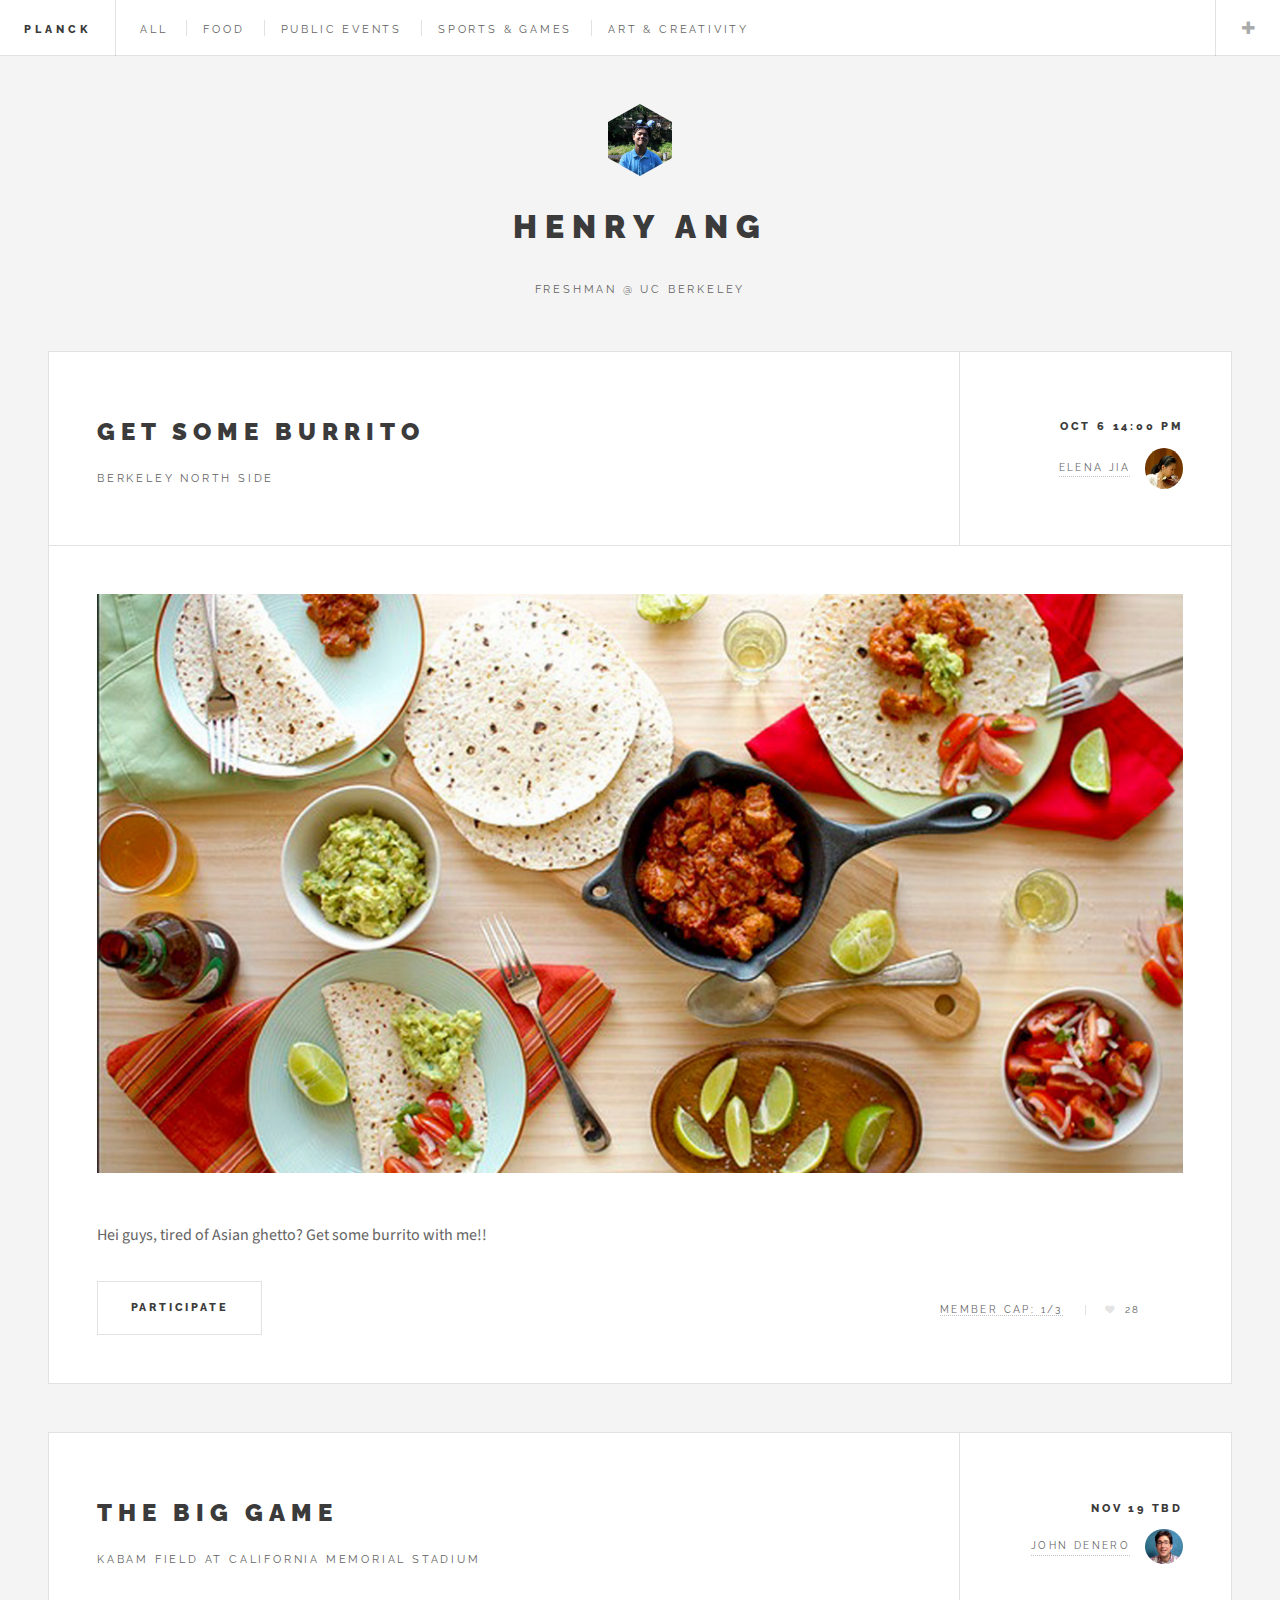
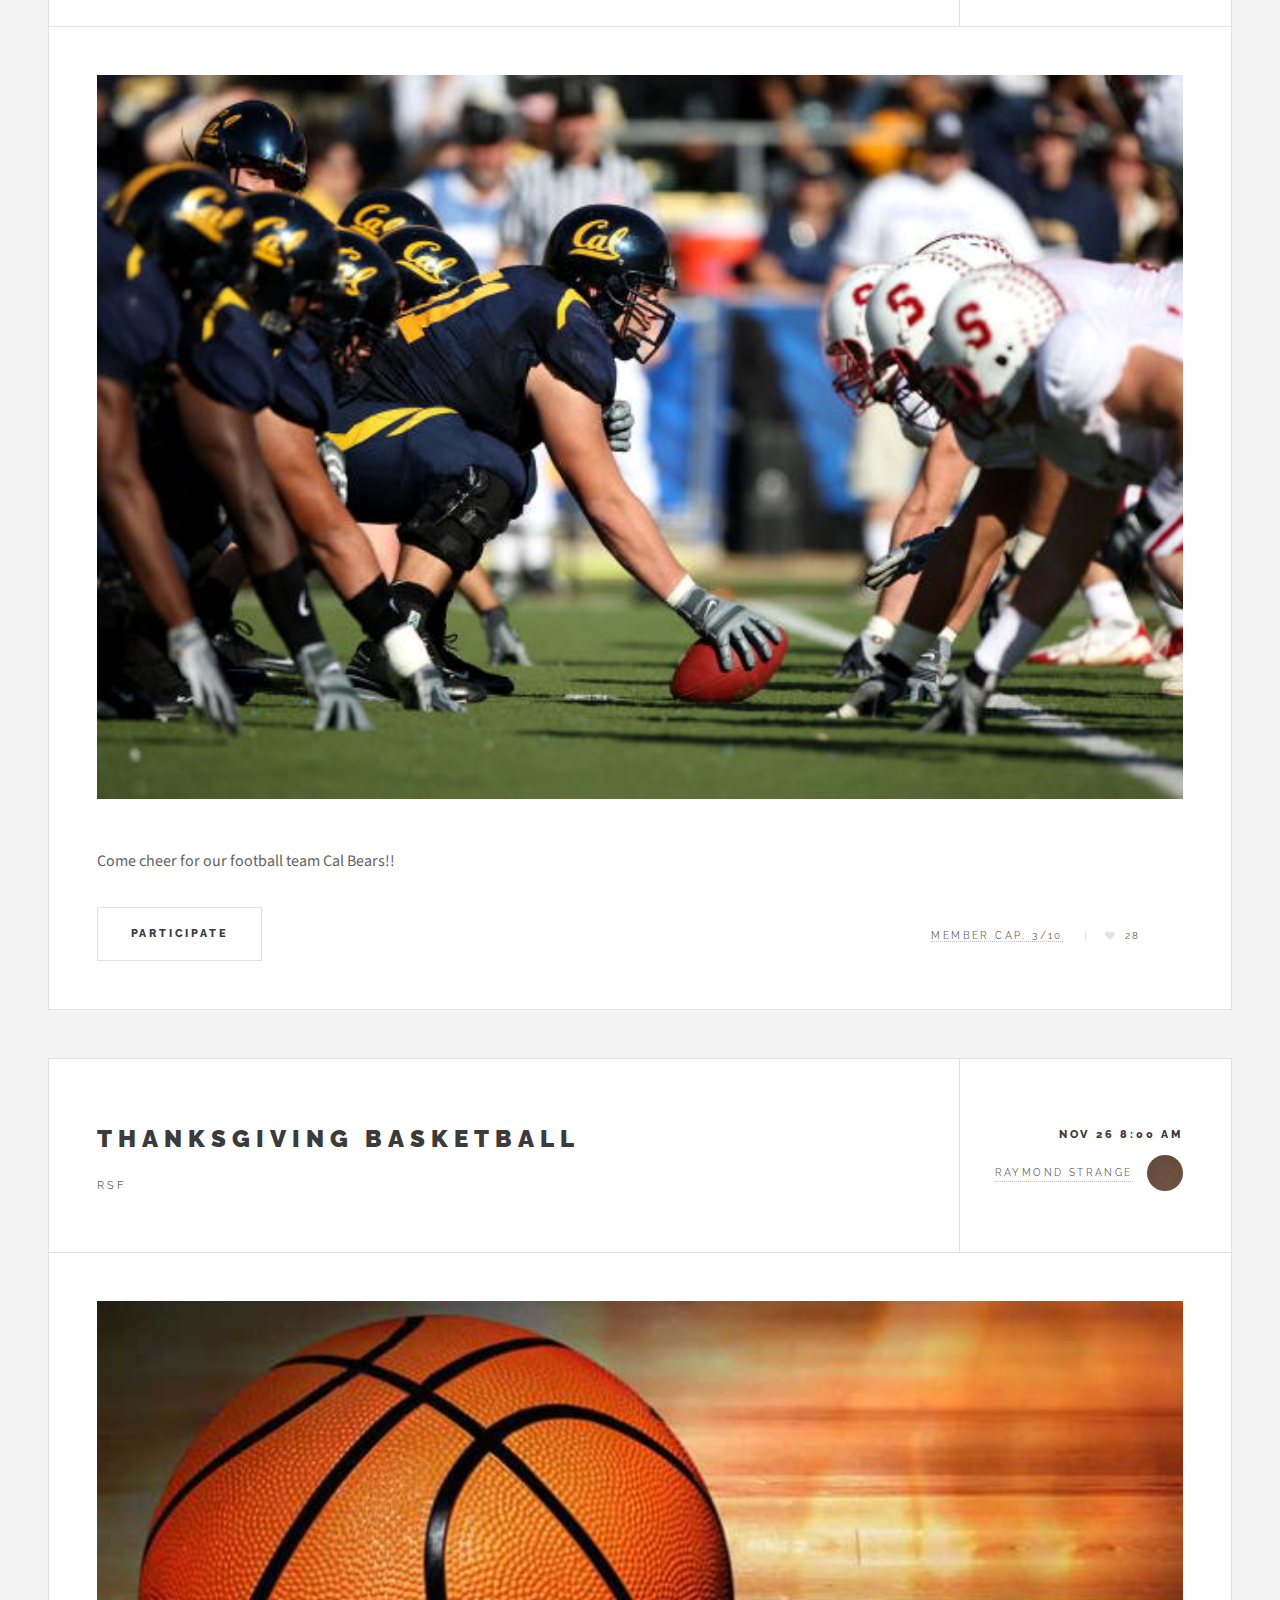
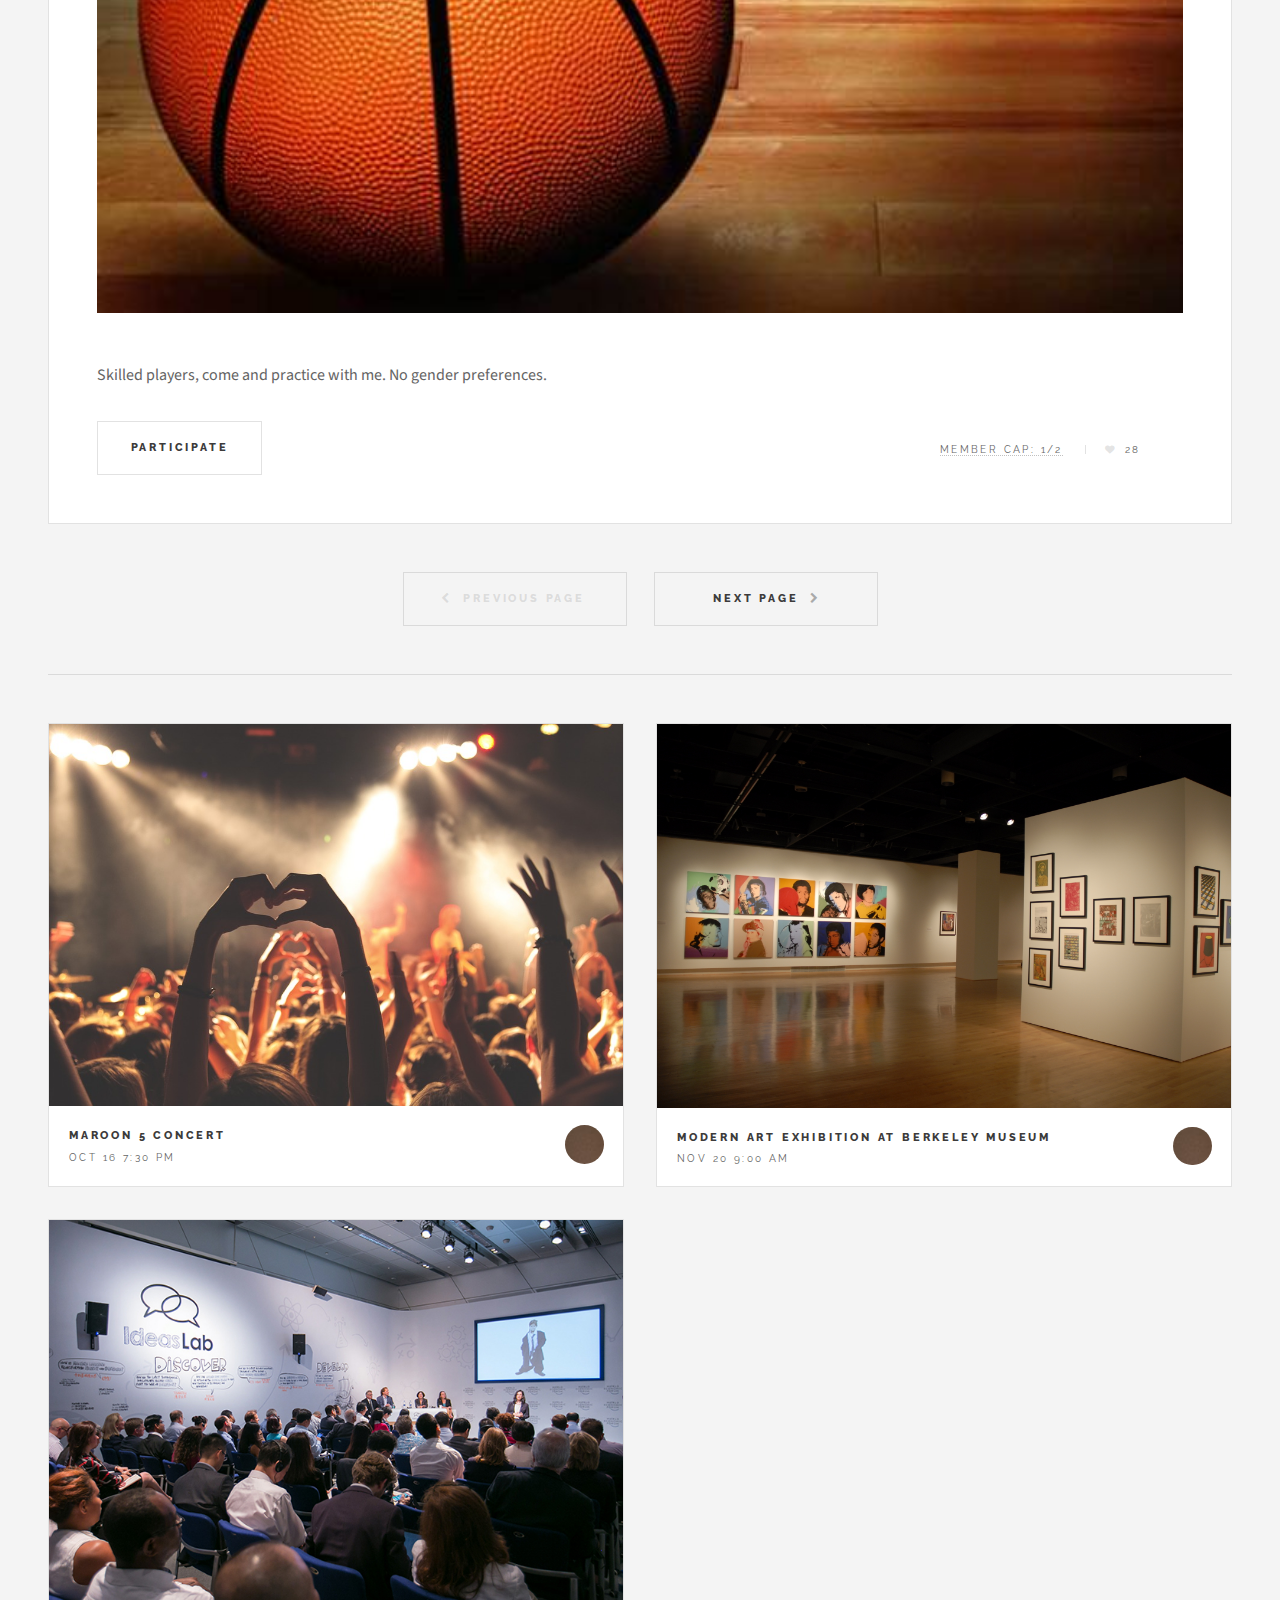
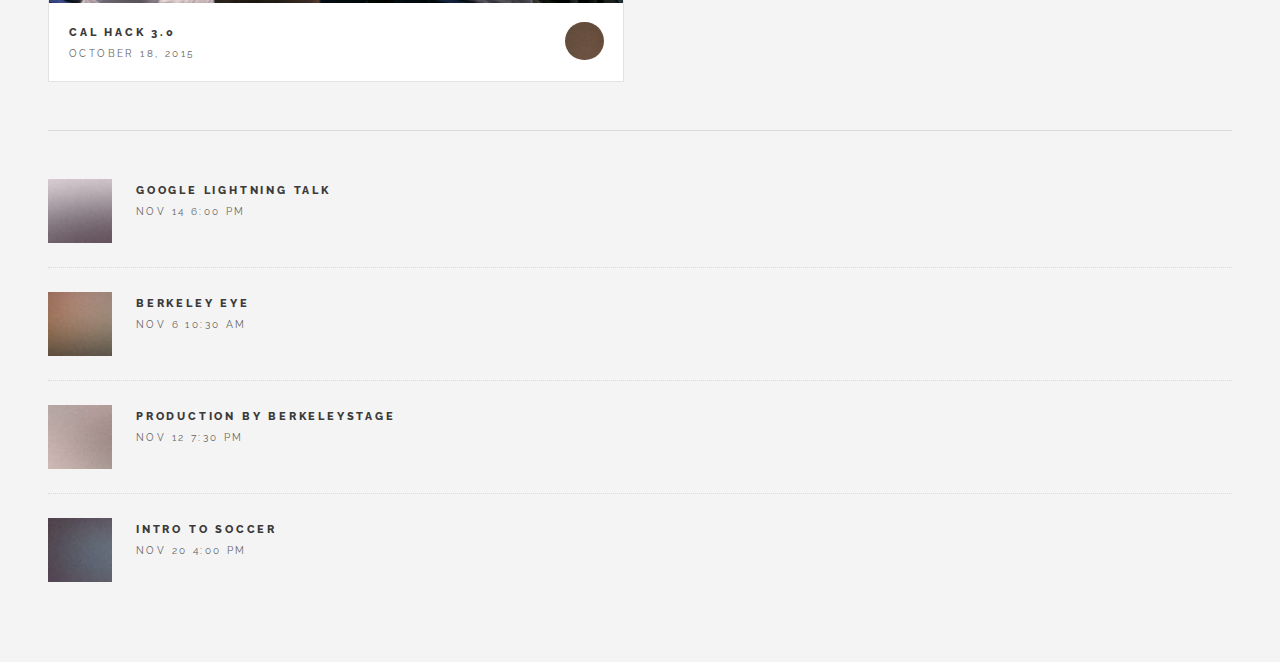
==== commit ba30d0b6: "Sample Page" ====
--- a/Template/index.html
+++ b/Template/index.html
@@ -92,81 +92,83 @@
 
 				<!-- Main -->
 					<div id="main">
-
+						
 						<!-- Post -->
 							<article class="post">
 								<header>
 									<div class="title">
-										<h2><a href="#">Magna sed adipiscing</a></h2>
-										<p>Lorem ipsum dolor amet nullam consequat etiam feugiat</p>
+										<h2><a href="#">Get some burrito</a></h2>
+										<p>Berkeley North Side</p>
 									</div>
 									<div class="meta">
-										<time class="published" datetime="2015-11-01">November 1, 2015</time>
-										<a href="#" class="author"><span class="name">John DeNero</span><img src="images/profile-JD.jpg" alt="" /></a>
+										<time class="published" datetime="2015-10-25">Oct 6 14:00 pm</time>
+										<a href="#" class="author"><span class="name">Elena Jia</span><img src="images/pics/profile2.jpg" alt="" /></a>
 									</div>
 								</header>
-								<a href="#" class="image featured"><img src="images/pic01.jpg" alt="" /></a>
-								<p>Mauris neque quam, fermentum ut nisl vitae, convallis maximus nisl. Sed mattis nunc id lorem euismod placerat. Vivamus porttitor magna enim, ac accumsan tortor cursus at. Phasellus sed ultricies mi non congue ullam corper. Praesent tincidunt sed tellus ut rutrum. Sed vitae justo condimentum, porta lectus vitae, ultricies congue gravida diam non fringilla.</p>
+								<a href="#" class="image featured"><img src="images/pics/mexicanfood.jpg" alt="" /></a>
+								<p>Hei guys, tired of Asian ghetto? Get some burrito with me!!</p>
 								<footer>
 									<ul class="actions">
 										<li><a href="#" class="button big">Participate</a></li>
 									</ul>
 									<ul class="stats">
-										<li><a href="#">General</a></li>
+										<li><a href="#">Member cap: 1/3 </a></li>
 										<li><a href="#" class="icon fa-heart">28</a></li>
-										<li><a href="#" class="icon fa-comment">128</a></li>
+										<li></li>
 									</ul>
 								</footer>
 							</article>
 
+						
 						<!-- Post -->
 							<article class="post">
 								<header>
 									<div class="title">
-										<h2><a href="#">Ultricies sed magna euismod enim vitae gravida</a></h2>
-										<p>Lorem ipsum dolor amet nullam consequat etiam feugiat</p>
+									  <h2><a href="#">The Big Game</a></h2>
+									  <p>Kabam Field at California Memorial Stadium</p>
 									</div>
 									<div class="meta">
-										<time class="published" datetime="2015-10-25">October 25, 2015</time>
-										<a href="#" class="author"><span class="name">Jane Doe</span><img src="images/avatar.jpg" alt="" /></a>
+										<time class="published" datetime="2015-11-01">Nov 19 TBD</time>
+										<a href="#" class="author"><span class="name">John DeNero</span><img src="images/profile-JD.jpg" alt="" /></a>
 									</div>
 								</header>
-								<a href="#" class="image featured"><img src="images/pic02.jpg" alt="" /></a>
-								<p>Mauris neque quam, fermentum ut nisl vitae, convallis maximus nisl. Sed mattis nunc id lorem euismod placerat. Vivamus porttitor magna enim, ac accumsan tortor cursus at. Phasellus sed ultricies mi non congue ullam corper.</p>
+								<a href="#" class="image featured"><img src="images/pics/game.jpg" alt="" /></a>
+								<p>Come cheer for our football team Cal Bears!!</p>
 								<footer>
 									<ul class="actions">
-										<li><a href="#" class="button big">Continue Reading</a></li>
+										<li><a href="#" class="button big">Participate</a></li>
 									</ul>
 									<ul class="stats">
-										<li><a href="#">General</a></li>
+										<li><a href="#">Member Cap: 3/10</a></li>
 										<li><a href="#" class="icon fa-heart">28</a></li>
-										<li><a href="#" class="icon fa-comment">128</a></li>
+										<li></li>
 									</ul>
 								</footer>
 							</article>
 
+						
 						<!-- Post -->
 							<article class="post">
 								<header>
 									<div class="title">
-										<h2><a href="#">Euismod et accumsan</a></h2>
-										<p>Lorem ipsum dolor amet nullam consequat etiam feugiat</p>
+									  <h2><a href="#">Thanksgiving BASKETBALL</a></h2>
+									  <p>RSF</p>
 									</div>
 									<div class="meta">
-										<time class="published" datetime="2015-10-22">October 22, 2015</time>
-										<a href="#" class="author"><span class="name">Jane Doe</span><img src="images/avatar.jpg" alt="" /></a>
+										<time class="published" datetime="2015-10-22">Nov 26 8:00 am</time>
+										<a href="#" class="author"><span class="name">Raymond Strange</span><img src="images/avatar.jpg" alt="" /></a>
 									</div>
 								</header>
-								<a href="#" class="image featured"><img src="images/pic03.jpg" alt="" /></a>
-								<p>Mauris neque quam, fermentum ut nisl vitae, convallis maximus nisl. Sed mattis nunc id lorem euismod placerat. Vivamus porttitor magna enim, ac accumsan tortor cursus at. Phasellus sed ultricies mi non congue ullam corper. Praesent tincidunt sed tellus ut rutrum. Sed vitae justo condimentum, porta lectus vitae, ultricies congue gravida diam non fringilla. Cras vehicula tellus eu ligula viverra, ac fringilla turpis suscipit. Quisque vestibulum rhoncus ligula.</p>
+								<a href="#" class="image featured"><img src="images/pics/basketball2.jpg" alt="" /></a>
+								<p>Skilled players, come and practice with me. No gender preferences.</p>
 								<footer>
 									<ul class="actions">
-										<li><a href="#" class="button big">Continue Reading</a></li>
-									</ul>
+									  <li><a href="#" class="button big">Participate</a></li>
+								  </ul>
 									<ul class="stats">
-										<li><a href="#">General</a></li>
+										<li><a href="#">Member Cap: 1/2</a></li>
 										<li><a href="#" class="icon fa-heart">28</a></li>
-										<li><a href="#" class="icon fa-comment">128</a></li>
+										<li></li>
 									</ul>
 								</footer>
 							</article>
@@ -513,42 +515,33 @@
 									<!-- Mini Post -->
 										<article class="mini-post">
 											<header>
-												<h3><a href="#">Vitae sed condimentum</a></h3>
-												<time class="published" datetime="2015-10-20">October 20, 2015</time>
+												<h3><a href="#">Maroon 5 Concert</a></h3>
+												<time class="published" datetime="2015-10-20">Oct 16 7:30 pm</time>
 												<a href="#" class="author"><img src="images/avatar.jpg" alt="" /></a>
 											</header>
-											<a href="#" class="image"><img src="images/pic04.jpg" alt="" /></a>
+											<a href="#" class="image"><img src="images/pics/concert1.jpg" alt="" /></a>
 										</article>
 
 									<!-- Mini Post -->
 										<article class="mini-post">
 											<header>
-												<h3><a href="#">Rutrum neque accumsan</a></h3>
-												<time class="published" datetime="2015-10-19">October 19, 2015</time>
+												<h3><a href="#">Modern Art Exhibition at Berkeley Museum</a></h3>
+												<time class="published" datetime="2015-10-19">Nov 20 9:00 am</time>
 												<a href="#" class="author"><img src="images/avatar.jpg" alt="" /></a>
 											</header>
-											<a href="#" class="image"><img src="images/pic05.jpg" alt="" /></a>
+											<a href="#" class="image"><img src="images/pics/exhibit.jpg" alt="" /></a>
 										</article>
 
 									<!-- Mini Post -->
 										<article class="mini-post">
 											<header>
-												<h3><a href="#">Odio congue mattis</a></h3>
+												<h3><a href="#">Cal Hack 3.0</a></h3>
 												<time class="published" datetime="2015-10-18">October 18, 2015</time>
 												<a href="#" class="author"><img src="images/avatar.jpg" alt="" /></a>
 											</header>
-											<a href="#" class="image"><img src="images/pic06.jpg" alt="" /></a>
+											<a href="#" class="image"><img src="images/pics/talk.jpg" alt="" /></a>
 										</article>
 
-									<!-- Mini Post -->
-										<article class="mini-post">
-											<header>
-												<h3><a href="#">Enim nisl veroeros</a></h3>
-												<time class="published" datetime="2015-10-17">October 17, 2015</time>
-												<a href="#" class="author"><img src="images/avatar.jpg" alt="" /></a>
-											</header>
-											<a href="#" class="image"><img src="images/pic07.jpg" alt="" /></a>
-										</article>
 
 								</div>
 							</section>
@@ -559,8 +552,8 @@
 									<li>
 										<article>
 											<header>
-												<h3><a href="#">Lorem ipsum fermentum ut nisl vitae</a></h3>
-												<time class="published" datetime="2015-10-20">October 20, 2015</time>
+												<h3><a href="#">Google Lightning Talk</a></h3>
+												<time class="published" datetime="2015-10-20">Nov 14 6:00 pm</time>
 											</header>
 											<a href="#" class="image"><img src="images/pic08.jpg" alt="" /></a>
 										</article>
@@ -568,8 +561,8 @@
 									<li>
 										<article>
 											<header>
-												<h3><a href="#">Convallis maximus nisl mattis nunc id lorem</a></h3>
-												<time class="published" datetime="2015-10-15">October 15, 2015</time>
+												<h3><a href="#">Berkeley Eye</a></h3>
+												<time class="published" datetime="2015-10-15">Nov 6 10:30 am</time>
 											</header>
 											<a href="#" class="image"><img src="images/pic09.jpg" alt="" /></a>
 										</article>
@@ -577,8 +570,8 @@
 									<li>
 										<article>
 											<header>
-												<h3><a href="#">Euismod amet placerat vivamus porttitor</a></h3>
-												<time class="published" datetime="2015-10-10">October 10, 2015</time>
+												<h3><a href="#">Production by BerkeleyStage</a></h3>
+												<time class="published" datetime="2015-10-10">Nov 12 7:30 pm</time>
 											</header>
 											<a href="#" class="image"><img src="images/pic10.jpg" alt="" /></a>
 										</article>
@@ -586,19 +579,10 @@
 									<li>
 										<article>
 											<header>
-												<h3><a href="#">Magna enim accumsan tortor cursus ultricies</a></h3>
-												<time class="published" datetime="2015-10-08">October 8, 2015</time>
+												<h3><a href="#">Intro to soccer</a></h3>
+												<time class="published" datetime="2015-10-08">Nov 20 4:00 pm</time>
 											</header>
 											<a href="#" class="image"><img src="images/pic11.jpg" alt="" /></a>
-										</article>
-									</li>
-									<li>
-										<article>
-											<header>
-												<h3><a href="#">Congue ullam corper lorem ipsum dolor</a></h3>
-												<time class="published" datetime="2015-10-06">October 7, 2015</time>
-											</header>
-											<a href="#" class="image"><img src="images/pic12.jpg" alt="" /></a>
 										</article>
 									</li>
 								</ul>
